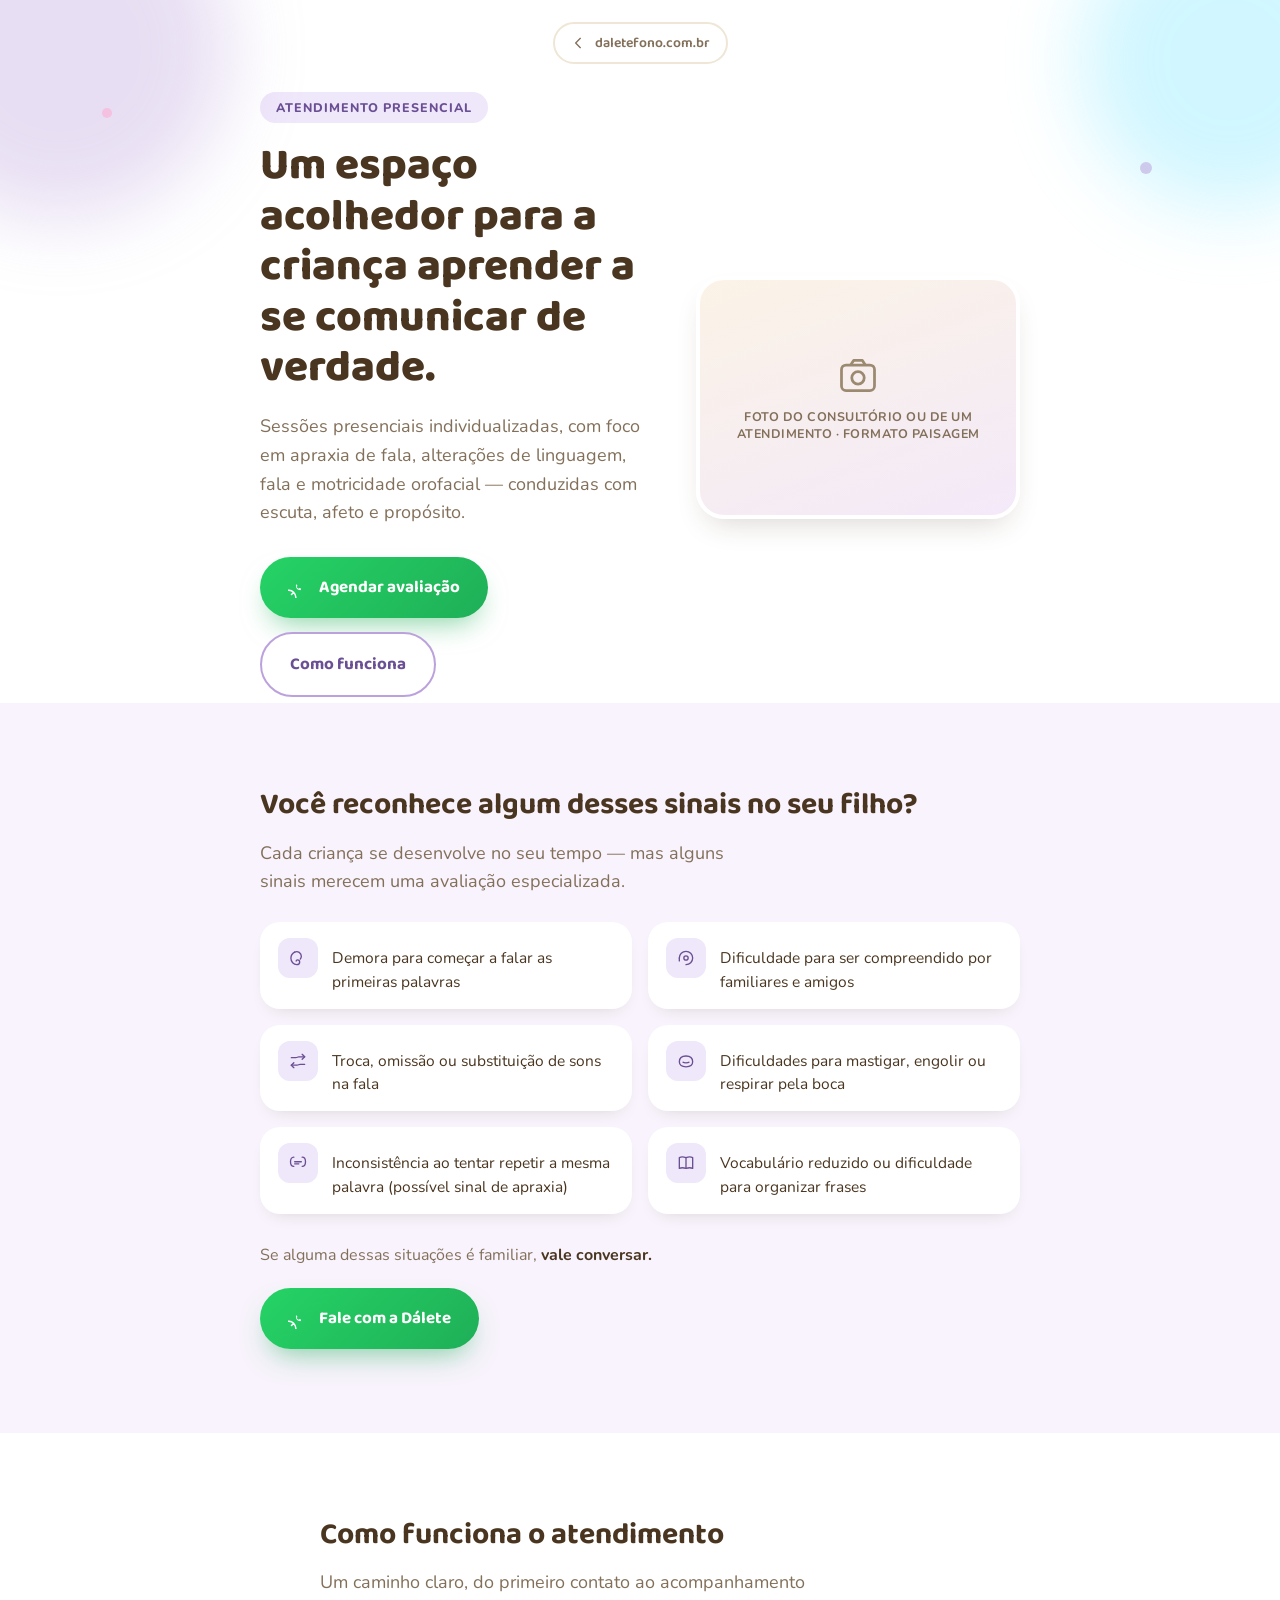
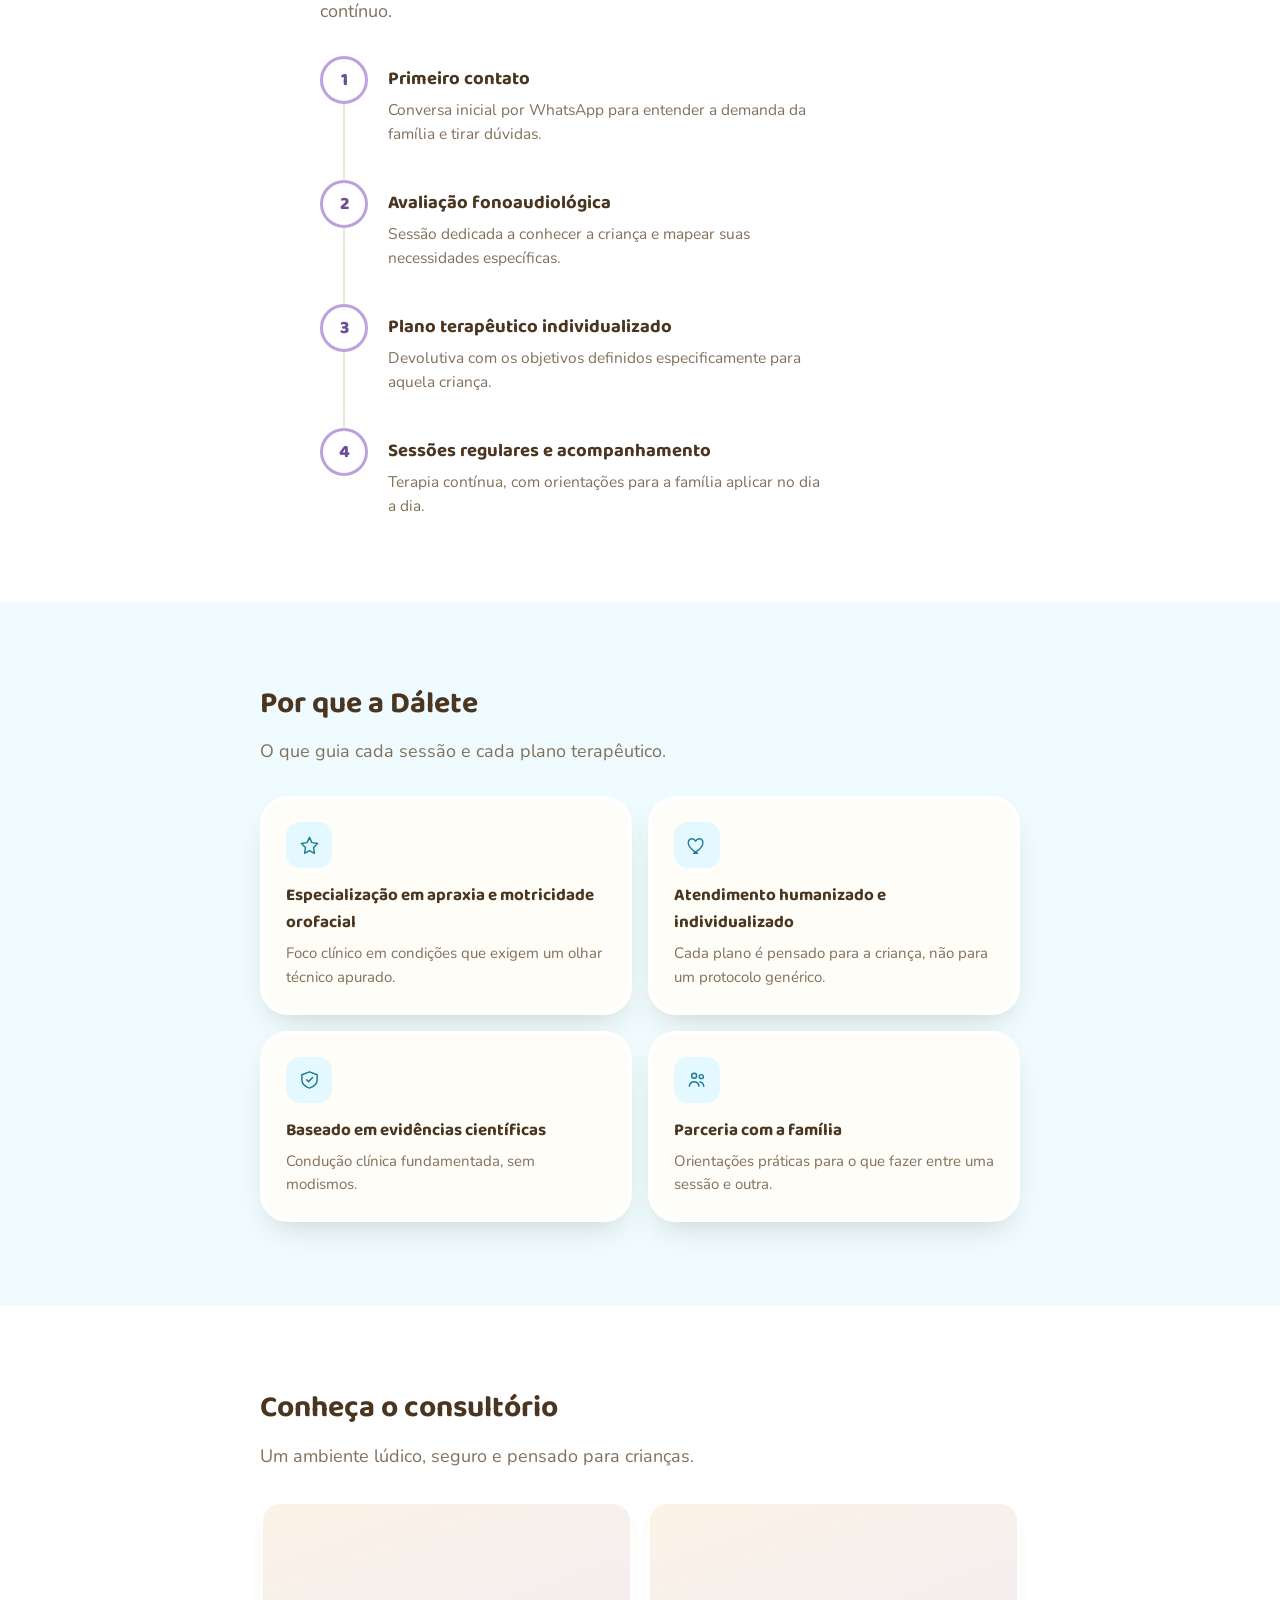
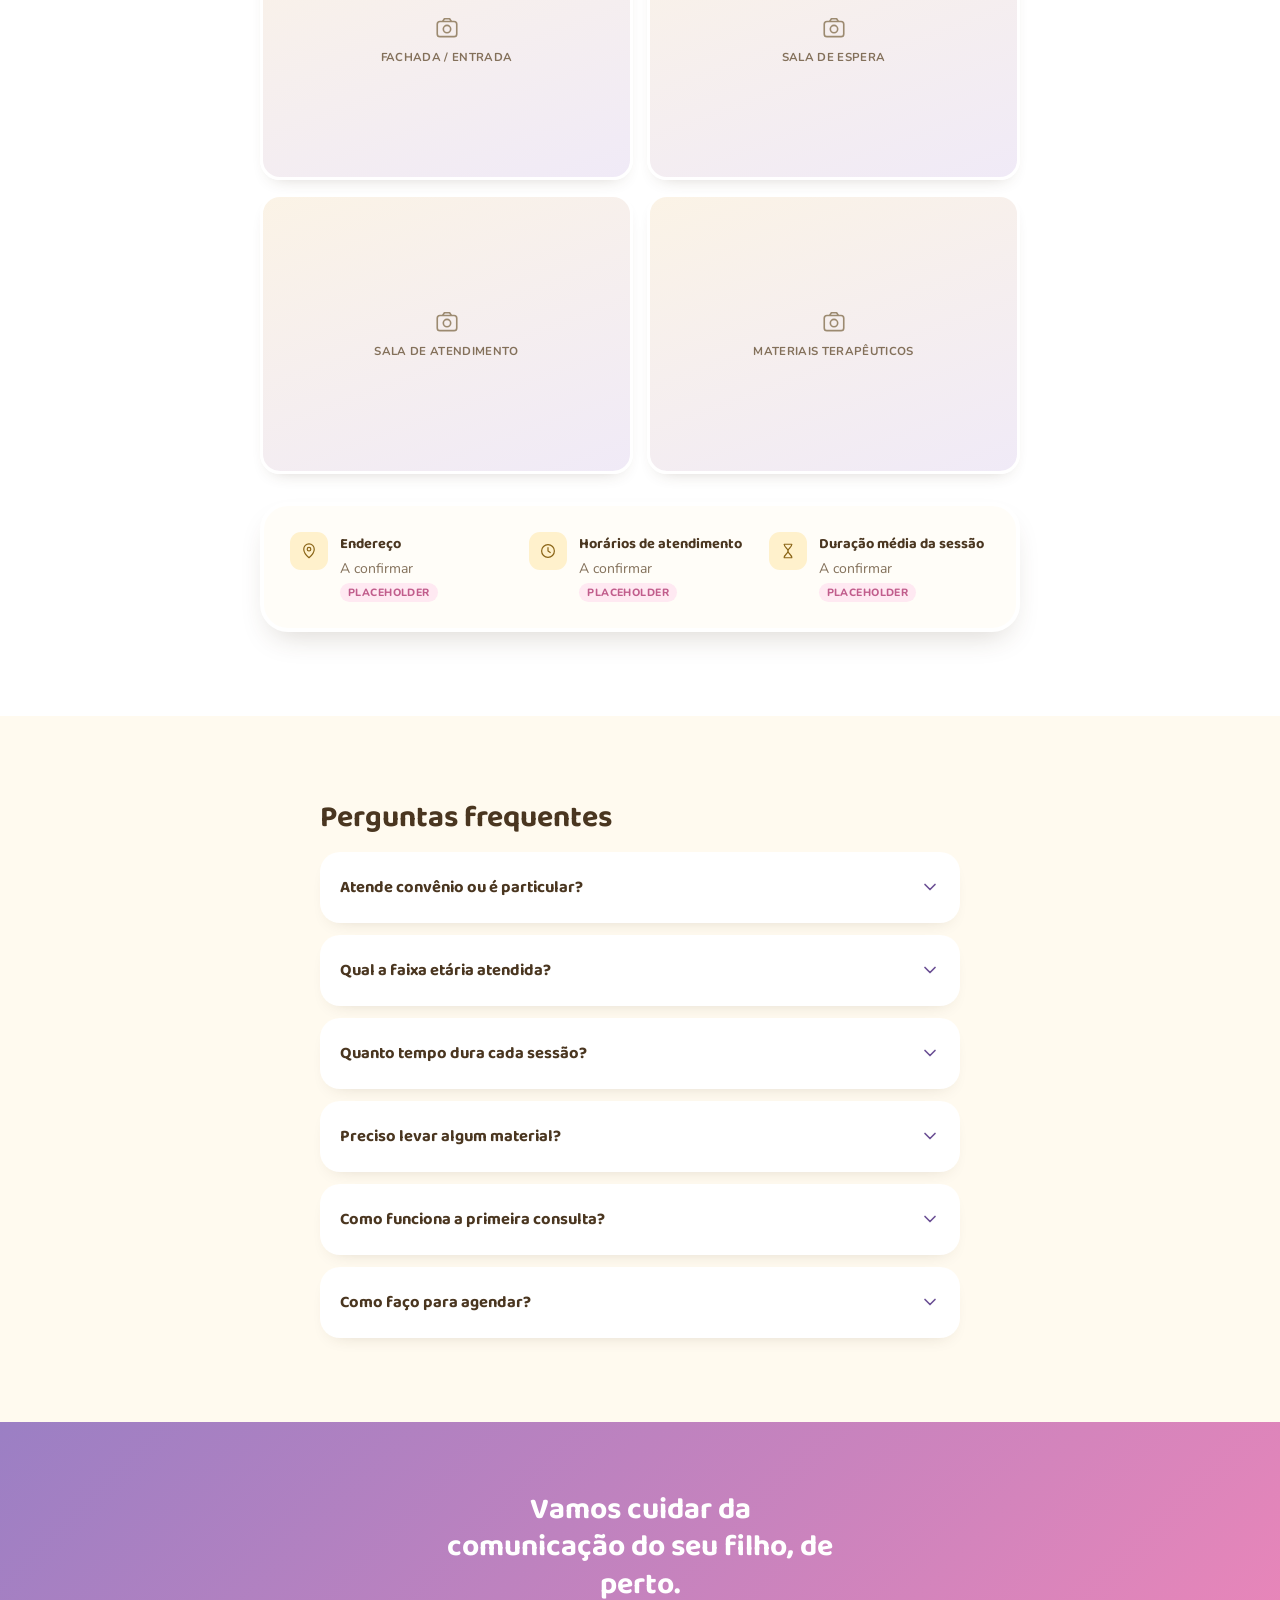
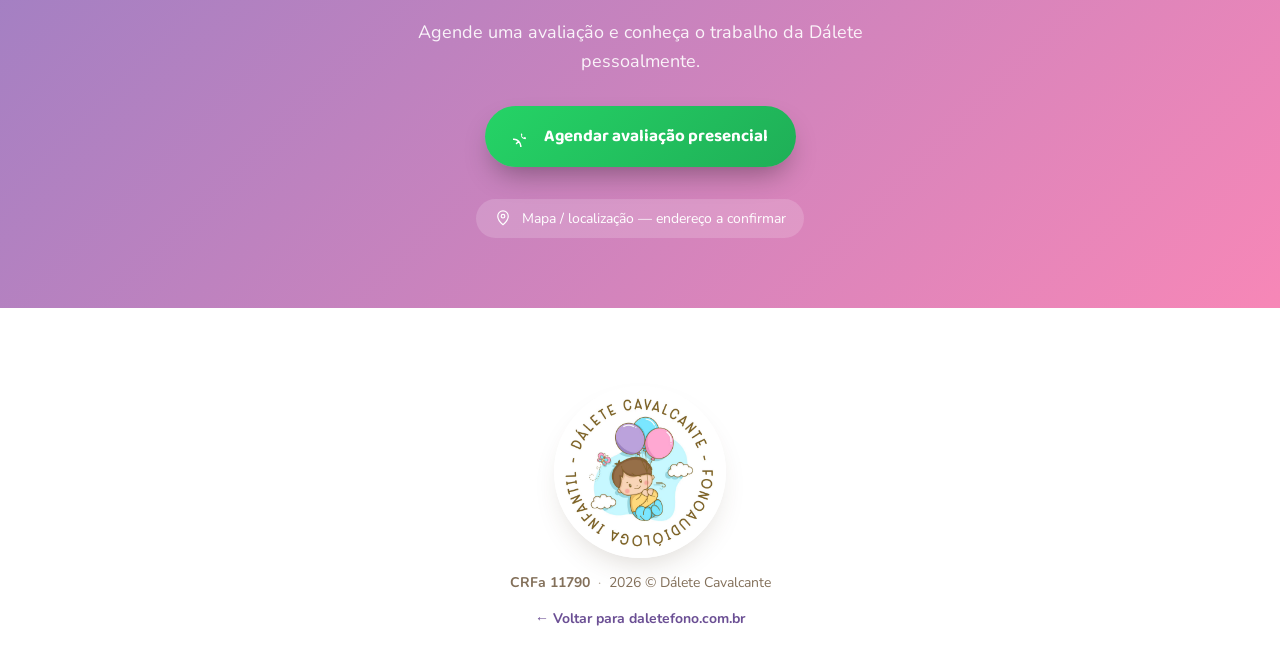
==== atendimentopresencial/index.html @ 8e4f5c5f "subindo site de teste" ====
<!DOCTYPE html>
<html lang="pt-BR">
<head>
<meta charset="UTF-8">
<meta name="viewport" content="width=device-width, initial-scale=1.0">
<title>Atendimento Presencial | Dálete Cavalcante — Fonoaudióloga Infantojuvenil</title>
<meta name="description" content="Terapia fonoaudiológica presencial para crianças e adolescentes, com foco em apraxia de fala, linguagem e motricidade orofacial. Atendimento humanizado e individualizado.">
<meta name="theme-color" content="#BCA2DD">

<meta property="og:type" content="website">
<meta property="og:title" content="Atendimento Presencial | Dálete Cavalcante">
<meta property="og:description" content="Terapia fonoaudiológica presencial para crianças e adolescentes — atendimento humanizado e individualizado.">
<meta property="og:image" content="https://daletefono.com.br/assets/img/logo-principal.png">
<meta property="og:url" content="https://daletefono.com.br/atendimentopresencial/">
<meta property="og:locale" content="pt_BR">

<link rel="icon" type="image/png" sizes="32x32" href="../assets/img/favicon-32.png">
<link rel="apple-touch-icon" sizes="180x180" href="../assets/img/favicon-180.png">

<link rel="preconnect" href="https://fonts.googleapis.com">
<link rel="preconnect" href="https://fonts.gstatic.com" crossorigin>
<link href="https://fonts.googleapis.com/css2?family=Baloo+2:wght@600;700;800&family=Nunito:wght@400;600;700;800&family=Caveat:wght@600&display=swap" rel="stylesheet">

<link rel="stylesheet" href="../assets/css/style.css">
</head>
<body>

<!-- Ambient decorative background, same treatment as the home page -->
<div class="ambient" aria-hidden="true">
  <div class="blob blob--purple"></div>
  <div class="blob blob--blue"></div>
  <div class="dot" style="width:10px;height:10px;top:12%;left:8%;background:var(--pink);"></div>
  <div class="dot" style="width:12px;height:12px;top:18%;right:10%;background:var(--purple);"></div>
</div>

<header class="lp-topbar">
  <a class="lp-topbar__home" href="../">
    <svg viewBox="0 0 24 24" fill="none" xmlns="http://www.w3.org/2000/svg" aria-hidden="true">
      <path d="M14 5l-7 7 7 7" stroke="currentColor" stroke-width="2" stroke-linecap="round" stroke-linejoin="round"/>
    </svg>
    daletefono.com.br
  </a>
</header>

<main>

  <!-- ============ HERO ============ -->
  <section class="lp-hero">
    <div class="lp-inner">
      <div class="lp-hero__grid">
        <div>
          <span class="lp-eyebrow">Atendimento Presencial</span>
          <h1 class="lp-h1">Um espaço acolhedor para a criança aprender a se comunicar de verdade.</h1>
          <p class="lp-sub">
            Sessões presenciais individualizadas, com foco em apraxia de fala, alterações de
            linguagem, fala e motricidade orofacial — conduzidas com escuta, afeto e propósito.
          </p>
          <div class="lp-actions">
            <a class="lp-btn lp-btn--primary" href="https://wa.me/5585991667838?text=Ol%C3%A1%21%20Vim%20pelo%20site%20e%20gostaria%20de%20agendar%20uma%20avalia%C3%A7%C3%A3o%20presencial." target="_blank" rel="noopener">
              <svg viewBox="0 0 24 24" fill="none" xmlns="http://www.w3.org/2000/svg" aria-hidden="true">
                <path d="M6.5 17.5 4 20l2.6-2.4A8 8 0 1 1 6.5 17.5Z" stroke="currentColor" stroke-width="1.7" stroke-linejoin="round"/>
                <path d="M9 10c0 3 2 5 5 5 .5 0 .9-.6.9-1.2l-.2-.6-1.6-.7-.9 1c-1-.5-1.9-1.4-2.4-2.4l1-.9-.7-1.6-.6-.2C9.6 9.1 9 9.5 9 10Z" fill="currentColor"/>
              </svg>
              Agendar avaliação
            </a>
            <a class="lp-btn lp-btn--ghost" href="#como-funciona">Como funciona</a>
          </div>
        </div>

        <div class="lp-hero__photo">
          <svg viewBox="0 0 24 24" fill="none" xmlns="http://www.w3.org/2000/svg" aria-hidden="true">
            <rect x="3" y="6" width="18" height="14" rx="2.5" stroke="currentColor" stroke-width="1.5"/>
            <path d="M8 6 9.6 3.5h4.8L16 6" stroke="currentColor" stroke-width="1.5" stroke-linejoin="round"/>
            <circle cx="12" cy="13" r="3.4" stroke="currentColor" stroke-width="1.5"/>
          </svg>
          <span>Foto do consultório ou de um atendimento · formato paisagem</span>
        </div>
      </div>
    </div>
  </section>

  <!-- ============ PARA QUEM É ============ -->
  <section class="lp-section lp-section--tint-purple">
    <div class="lp-inner">
      <h2 class="lp-h2">Você reconhece algum desses sinais no seu filho?</h2>
      <p class="lp-sub" style="margin-bottom:26px;">
        Cada criança se desenvolve no seu tempo — mas alguns sinais merecem uma avaliação especializada.
      </p>

      <ul class="lp-signs">
        <li class="lp-sign">
          <span class="lp-sign__icon">
            <svg viewBox="0 0 24 24" fill="none" xmlns="http://www.w3.org/2000/svg" aria-hidden="true">
              <path d="M8 5c-2.8 1.6-4.5 4.3-4.5 7.3C3.5 16.5 6.7 20 10.5 20c2 0 3.5-1.4 3.5-3.2 0-1.6-1.1-2.6-2.5-2.6-1 0-1.7.6-1.7 1.5" stroke="currentColor" stroke-width="1.6" stroke-linecap="round" stroke-linejoin="round"/>
              <path d="M8 5a5.5 5.5 0 0 1 8 5c0 1.6-.6 2.4-1.3 3.3" stroke="currentColor" stroke-width="1.6" stroke-linecap="round"/>
            </svg>
          </span>
          <p>Demora para começar a falar as primeiras palavras</p>
        </li>
        <li class="lp-sign">
          <span class="lp-sign__icon">
            <svg viewBox="0 0 24 24" fill="none" xmlns="http://www.w3.org/2000/svg" aria-hidden="true">
              <path d="M4 12a8 8 0 1 1 8 8" stroke="currentColor" stroke-width="1.6" stroke-linecap="round"/>
              <path d="M4 12v3.5" stroke="currentColor" stroke-width="1.6" stroke-linecap="round"/>
              <circle cx="12" cy="12" r="2.6" stroke="currentColor" stroke-width="1.6"/>
            </svg>
          </span>
          <p>Dificuldade para ser compreendido por familiares e amigos</p>
        </li>
        <li class="lp-sign">
          <span class="lp-sign__icon">
            <svg viewBox="0 0 24 24" fill="none" xmlns="http://www.w3.org/2000/svg" aria-hidden="true">
              <path d="M17 4 20 7l-3 3" stroke="currentColor" stroke-width="1.6" stroke-linecap="round" stroke-linejoin="round"/>
              <path d="M4 8h5.5c1.5 0 2-1 3.5-1H20" stroke="currentColor" stroke-width="1.6" stroke-linecap="round"/>
              <path d="M7 20 4 17l3-3" stroke="currentColor" stroke-width="1.6" stroke-linecap="round" stroke-linejoin="round"/>
              <path d="M20 16h-5.5c-1.5 0-2 1-3.5 1H4" stroke="currentColor" stroke-width="1.6" stroke-linecap="round"/>
            </svg>
          </span>
          <p>Troca, omissão ou substituição de sons na fala</p>
        </li>
        <li class="lp-sign">
          <span class="lp-sign__icon">
            <svg viewBox="0 0 24 24" fill="none" xmlns="http://www.w3.org/2000/svg" aria-hidden="true">
              <path d="M4 13c0-4 2.5-7 8-7s8 3 8 7-3 6-8 6-8-2-8-6Z" stroke="currentColor" stroke-width="1.6" stroke-linejoin="round"/>
              <path d="M8.5 13.5c1 1 6 1 7 0" stroke="currentColor" stroke-width="1.6" stroke-linecap="round"/>
            </svg>
          </span>
          <p>Dificuldades para mastigar, engolir ou respirar pela boca</p>
        </li>
        <li class="lp-sign">
          <span class="lp-sign__icon">
            <svg viewBox="0 0 24 24" fill="none" xmlns="http://www.w3.org/2000/svg" aria-hidden="true">
              <path d="M7 5c-2.5 0-4 2.2-4 5.5S4.7 16 7 16" stroke="currentColor" stroke-width="1.6" stroke-linecap="round"/>
              <path d="M17 5c2.5 0 4 2.2 4 5.5S19.3 16 17 16" stroke="currentColor" stroke-width="1.6" stroke-linecap="round"/>
              <path d="M8 10.5h8M8 13h5" stroke="currentColor" stroke-width="1.6" stroke-linecap="round"/>
            </svg>
          </span>
          <p>Inconsistência ao tentar repetir a mesma palavra (possível sinal de apraxia)</p>
        </li>
        <li class="lp-sign">
          <span class="lp-sign__icon">
            <svg viewBox="0 0 24 24" fill="none" xmlns="http://www.w3.org/2000/svg" aria-hidden="true">
              <path d="M4 5.5c2-1 5-1 8 0 3-1 6-1 8 0v13c-2-1-5-1-8 0-3-1-6-1-8 0v-13Z" stroke="currentColor" stroke-width="1.6" stroke-linejoin="round"/>
              <path d="M12 5.5v13" stroke="currentColor" stroke-width="1.6"/>
            </svg>
          </span>
          <p>Vocabulário reduzido ou dificuldade para organizar frases</p>
        </li>
      </ul>

      <p class="lp-note">Se alguma dessas situações é familiar, <strong>vale conversar.</strong></p>
      <a class="lp-btn lp-btn--primary" href="https://wa.me/5585991667838?text=Ol%C3%A1%21%20Vim%20pelo%20site%20e%20gostaria%20de%20agendar%20uma%20avalia%C3%A7%C3%A3o%20presencial." target="_blank" rel="noopener">
        <svg viewBox="0 0 24 24" fill="none" xmlns="http://www.w3.org/2000/svg" aria-hidden="true">
          <path d="M6.5 17.5 4 20l2.6-2.4A8 8 0 1 1 6.5 17.5Z" stroke="currentColor" stroke-width="1.7" stroke-linejoin="round"/>
          <path d="M9 10c0 3 2 5 5 5 .5 0 .9-.6.9-1.2l-.2-.6-1.6-.7-.9 1c-1-.5-1.9-1.4-2.4-2.4l1-.9-.7-1.6-.6-.2C9.6 9.1 9 9.5 9 10Z" fill="currentColor"/>
        </svg>
        Fale com a Dálete
      </a>
    </div>
  </section>

  <!-- ============ COMO FUNCIONA ============ -->
  <section class="lp-section" id="como-funciona">
    <div class="lp-inner lp-inner--narrow">
      <h2 class="lp-h2">Como funciona o atendimento</h2>
      <p class="lp-sub">Um caminho claro, do primeiro contato ao acompanhamento contínuo.</p>

      <ol class="lp-steps">
        <li class="lp-step">
          <span class="lp-step__num" aria-hidden="true"></span>
          <div>
            <p class="lp-step__title">Primeiro contato</p>
            <p class="lp-step__text">Conversa inicial por WhatsApp para entender a demanda da família e tirar dúvidas.</p>
          </div>
        </li>
        <li class="lp-step">
          <span class="lp-step__num" aria-hidden="true"></span>
          <div>
            <p class="lp-step__title">Avaliação fonoaudiológica</p>
            <p class="lp-step__text">Sessão dedicada a conhecer a criança e mapear suas necessidades específicas.</p>
          </div>
        </li>
        <li class="lp-step">
          <span class="lp-step__num" aria-hidden="true"></span>
          <div>
            <p class="lp-step__title">Plano terapêutico individualizado</p>
            <p class="lp-step__text">Devolutiva com os objetivos definidos especificamente para aquela criança.</p>
          </div>
        </li>
        <li class="lp-step">
          <span class="lp-step__num" aria-hidden="true"></span>
          <div>
            <p class="lp-step__title">Sessões regulares e acompanhamento</p>
            <p class="lp-step__text">Terapia contínua, com orientações para a família aplicar no dia a dia.</p>
          </div>
        </li>
      </ol>
    </div>
  </section>

  <!-- ============ POR QUE A DÁLETE ============ -->
  <section class="lp-section lp-section--tint-blue">
    <div class="lp-inner">
      <h2 class="lp-h2">Por que a Dálete</h2>
      <p class="lp-sub">O que guia cada sessão e cada plano terapêutico.</p>

      <div class="lp-diff-grid">
        <div class="sticker lp-diff-card">
          <span class="lp-diff-card__icon">
            <svg viewBox="0 0 24 24" fill="none" xmlns="http://www.w3.org/2000/svg" aria-hidden="true">
              <path d="M12 3.5 14.5 9l6 .9-4.3 4.2 1 6-5.2-2.8-5.2 2.8 1-6L3.5 9.9l6-.9L12 3.5Z" stroke="currentColor" stroke-width="1.5" stroke-linejoin="round"/>
            </svg>
          </span>
          <p class="lp-diff-card__title">Especialização em apraxia e motricidade orofacial</p>
          <p class="lp-diff-card__text">Foco clínico em condições que exigem um olhar técnico apurado.</p>
        </div>

        <div class="sticker lp-diff-card">
          <span class="lp-diff-card__icon">
            <svg viewBox="0 0 24 24" fill="none" xmlns="http://www.w3.org/2000/svg" aria-hidden="true">
              <path d="M12 20.2s-7.5-4.5-9.3-9C1.6 8 3 5 6 5c1.9 0 3.3 1.1 4 2.4.7-1.3 2.1-2.4 4-2.4 3 0 4.4 3 3.3 6.2-1.8 4.5-9.3 9-9.3 9Z" stroke="currentColor" stroke-width="1.5" stroke-linejoin="round"/>
            </svg>
          </span>
          <p class="lp-diff-card__title">Atendimento humanizado e individualizado</p>
          <p class="lp-diff-card__text">Cada plano é pensado para a criança, não para um protocolo genérico.</p>
        </div>

        <div class="sticker lp-diff-card">
          <span class="lp-diff-card__icon">
            <svg viewBox="0 0 24 24" fill="none" xmlns="http://www.w3.org/2000/svg" aria-hidden="true">
              <path d="M12 4 4 7v5c0 4.5 3.2 7.5 8 9 4.8-1.5 8-4.5 8-9V7l-8-3Z" stroke="currentColor" stroke-width="1.5" stroke-linejoin="round"/>
              <path d="M9 12.3l2 2 4-4.2" stroke="currentColor" stroke-width="1.6" stroke-linecap="round" stroke-linejoin="round"/>
            </svg>
          </span>
          <p class="lp-diff-card__title">Baseado em evidências científicas</p>
          <p class="lp-diff-card__text">Condução clínica fundamentada, sem modismos.</p>
        </div>

        <div class="sticker lp-diff-card">
          <span class="lp-diff-card__icon">
            <svg viewBox="0 0 24 24" fill="none" xmlns="http://www.w3.org/2000/svg" aria-hidden="true">
              <circle cx="8.5" cy="8" r="2.6" stroke="currentColor" stroke-width="1.5"/>
              <circle cx="16" cy="9" r="2.1" stroke="currentColor" stroke-width="1.5"/>
              <path d="M3.5 19c.5-3 2.4-4.7 5-4.7s4.5 1.7 5 4.7" stroke="currentColor" stroke-width="1.5" stroke-linecap="round"/>
              <path d="M14.5 14.6c2.2.2 3.7 1.8 4 4.4" stroke="currentColor" stroke-width="1.5" stroke-linecap="round"/>
            </svg>
          </span>
          <p class="lp-diff-card__title">Parceria com a família</p>
          <p class="lp-diff-card__text">Orientações práticas para o que fazer entre uma sessão e outra.</p>
        </div>
      </div>
    </div>
  </section>

  <!-- ============ CONHEÇA O CONSULTÓRIO ============ -->
  <section class="lp-section">
    <div class="lp-inner">
      <h2 class="lp-h2">Conheça o consultório</h2>
      <p class="lp-sub">Um ambiente lúdico, seguro e pensado para crianças.</p>

      <div class="lp-gallery">
        <div class="lp-gallery__item">
          <svg viewBox="0 0 24 24" fill="none" xmlns="http://www.w3.org/2000/svg" aria-hidden="true"><rect x="3" y="6" width="18" height="14" rx="2.5" stroke="currentColor" stroke-width="1.5"/><path d="M8 6 9.6 3.5h4.8L16 6" stroke="currentColor" stroke-width="1.5" stroke-linejoin="round"/><circle cx="12" cy="13" r="3.4" stroke="currentColor" stroke-width="1.5"/></svg>
          <span>Fachada / entrada</span>
        </div>
        <div class="lp-gallery__item">
          <svg viewBox="0 0 24 24" fill="none" xmlns="http://www.w3.org/2000/svg" aria-hidden="true"><rect x="3" y="6" width="18" height="14" rx="2.5" stroke="currentColor" stroke-width="1.5"/><path d="M8 6 9.6 3.5h4.8L16 6" stroke="currentColor" stroke-width="1.5" stroke-linejoin="round"/><circle cx="12" cy="13" r="3.4" stroke="currentColor" stroke-width="1.5"/></svg>
          <span>Sala de espera</span>
        </div>
        <div class="lp-gallery__item">
          <svg viewBox="0 0 24 24" fill="none" xmlns="http://www.w3.org/2000/svg" aria-hidden="true"><rect x="3" y="6" width="18" height="14" rx="2.5" stroke="currentColor" stroke-width="1.5"/><path d="M8 6 9.6 3.5h4.8L16 6" stroke="currentColor" stroke-width="1.5" stroke-linejoin="round"/><circle cx="12" cy="13" r="3.4" stroke="currentColor" stroke-width="1.5"/></svg>
          <span>Sala de atendimento</span>
        </div>
        <div class="lp-gallery__item">
          <svg viewBox="0 0 24 24" fill="none" xmlns="http://www.w3.org/2000/svg" aria-hidden="true"><rect x="3" y="6" width="18" height="14" rx="2.5" stroke="currentColor" stroke-width="1.5"/><path d="M8 6 9.6 3.5h4.8L16 6" stroke="currentColor" stroke-width="1.5" stroke-linejoin="round"/><circle cx="12" cy="13" r="3.4" stroke="currentColor" stroke-width="1.5"/></svg>
          <span>Materiais terapêuticos</span>
        </div>
      </div>

      <div class="sticker lp-info-card">
        <div class="lp-info-row">
          <span class="lp-info-row__icon">
            <svg viewBox="0 0 24 24" fill="none" xmlns="http://www.w3.org/2000/svg" aria-hidden="true">
              <path d="M12 21s-7-6.1-7-11.5A7 7 0 0 1 19 9.5C19 14.9 12 21 12 21Z" stroke="currentColor" stroke-width="1.6" stroke-linejoin="round"/>
              <circle cx="12" cy="9.5" r="2.4" stroke="currentColor" stroke-width="1.6"/>
            </svg>
          </span>
          <div>
            <span class="lp-info-row__label">Endereço</span>
            <span class="lp-info-row__value">A confirmar</span>
            <span class="lp-placeholder-tag">Placeholder</span>
          </div>
        </div>
        <div class="lp-info-row">
          <span class="lp-info-row__icon">
            <svg viewBox="0 0 24 24" fill="none" xmlns="http://www.w3.org/2000/svg" aria-hidden="true">
              <circle cx="12" cy="12" r="8.5" stroke="currentColor" stroke-width="1.6"/>
              <path d="M12 7.5V12l3 2" stroke="currentColor" stroke-width="1.6" stroke-linecap="round" stroke-linejoin="round"/>
            </svg>
          </span>
          <div>
            <span class="lp-info-row__label">Horários de atendimento</span>
            <span class="lp-info-row__value">A confirmar</span>
            <span class="lp-placeholder-tag">Placeholder</span>
          </div>
        </div>
        <div class="lp-info-row">
          <span class="lp-info-row__icon">
            <svg viewBox="0 0 24 24" fill="none" xmlns="http://www.w3.org/2000/svg" aria-hidden="true">
              <path d="M7 3h10M7 21h10" stroke="currentColor" stroke-width="1.6" stroke-linecap="round"/>
              <path d="M7 3c0 5 5 5 5 9s-5 4-5 9M17 3c0 5-5 5-5 9s5 4 5 9" stroke="currentColor" stroke-width="1.6" stroke-linejoin="round"/>
            </svg>
          </span>
          <div>
            <span class="lp-info-row__label">Duração média da sessão</span>
            <span class="lp-info-row__value">A confirmar</span>
            <span class="lp-placeholder-tag">Placeholder</span>
          </div>
        </div>
      </div>
    </div>
  </section>

  <!-- ============ FAQ ============ -->
  <section class="lp-section lp-section--tint-cream">
    <div class="lp-inner lp-inner--narrow">
      <h2 class="lp-h2">Perguntas frequentes</h2>

      <div class="lp-faq">
        <details>
          <summary>Atende convênio ou é particular?
            <svg class="chev" viewBox="0 0 24 24" fill="none" xmlns="http://www.w3.org/2000/svg" aria-hidden="true"><path d="M6 9l6 6 6-6" stroke="currentColor" stroke-width="2" stroke-linecap="round" stroke-linejoin="round"/></svg>
          </summary>
          <p class="lp-faq__answer">Em atualização — confirme diretamente pelo WhatsApp que a gente te responde certinho. <span class="lp-placeholder-tag">Placeholder</span></p>
        </details>
        <details>
          <summary>Qual a faixa etária atendida?
            <svg class="chev" viewBox="0 0 24 24" fill="none" xmlns="http://www.w3.org/2000/svg" aria-hidden="true"><path d="M6 9l6 6 6-6" stroke="currentColor" stroke-width="2" stroke-linecap="round" stroke-linejoin="round"/></svg>
          </summary>
          <p class="lp-faq__answer">Crianças e adolescentes, da primeira infância até a adolescência.</p>
        </details>
        <details>
          <summary>Quanto tempo dura cada sessão?
            <svg class="chev" viewBox="0 0 24 24" fill="none" xmlns="http://www.w3.org/2000/svg" aria-hidden="true"><path d="M6 9l6 6 6-6" stroke="currentColor" stroke-width="2" stroke-linecap="round" stroke-linejoin="round"/></svg>
          </summary>
          <p class="lp-faq__answer">A confirmar. <span class="lp-placeholder-tag">Placeholder</span></p>
        </details>
        <details>
          <summary>Preciso levar algum material?
            <svg class="chev" viewBox="0 0 24 24" fill="none" xmlns="http://www.w3.org/2000/svg" aria-hidden="true"><path d="M6 9l6 6 6-6" stroke="currentColor" stroke-width="2" stroke-linecap="round" stroke-linejoin="round"/></svg>
          </summary>
          <p class="lp-faq__answer">Normalmente não — o consultório já é equipado com os materiais usados na terapia. Se algo específico for necessário, avisamos com antecedência.</p>
        </details>
        <details>
          <summary>Como funciona a primeira consulta?
            <svg class="chev" viewBox="0 0 24 24" fill="none" xmlns="http://www.w3.org/2000/svg" aria-hidden="true"><path d="M6 9l6 6 6-6" stroke="currentColor" stroke-width="2" stroke-linecap="round" stroke-linejoin="round"/></svg>
          </summary>
          <p class="lp-faq__answer">A primeira consulta é uma avaliação fonoaudiológica, dedicada a entender o histórico e as necessidades da criança antes de montar o plano terapêutico.</p>
        </details>
        <details>
          <summary>Como faço para agendar?
            <svg class="chev" viewBox="0 0 24 24" fill="none" xmlns="http://www.w3.org/2000/svg" aria-hidden="true"><path d="M6 9l6 6 6-6" stroke="currentColor" stroke-width="2" stroke-linecap="round" stroke-linejoin="round"/></svg>
          </summary>
          <p class="lp-faq__answer">É só chamar no WhatsApp — a gente confirma o melhor horário com você.</p>
        </details>
      </div>
    </div>
  </section>

  <!-- ============ CTA FINAL ============ -->
  <section class="lp-final">
    <h2 class="lp-h2">Vamos cuidar da comunicação do seu filho, de perto.</h2>
    <p class="lp-sub">Agende uma avaliação e conheça o trabalho da Dálete pessoalmente.</p>
    <div class="lp-actions">
      <a class="lp-btn lp-btn--primary" href="https://wa.me/5585991667838?text=Ol%C3%A1%21%20Vim%20pelo%20site%20e%20gostaria%20de%20agendar%20uma%20avalia%C3%A7%C3%A3o%20presencial." target="_blank" rel="noopener">
        <svg viewBox="0 0 24 24" fill="none" xmlns="http://www.w3.org/2000/svg" aria-hidden="true">
          <path d="M6.5 17.5 4 20l2.6-2.4A8 8 0 1 1 6.5 17.5Z" stroke="currentColor" stroke-width="1.7" stroke-linejoin="round"/>
          <path d="M9 10c0 3 2 5 5 5 .5 0 .9-.6.9-1.2l-.2-.6-1.6-.7-.9 1c-1-.5-1.9-1.4-2.4-2.4l1-.9-.7-1.6-.6-.2C9.6 9.1 9 9.5 9 10Z" fill="currentColor"/>
        </svg>
        Agendar avaliação presencial
      </a>
    </div>
    <div class="lp-map-note">
      <svg viewBox="0 0 24 24" fill="none" xmlns="http://www.w3.org/2000/svg" aria-hidden="true">
        <path d="M12 21s-7-6.1-7-11.5A7 7 0 0 1 19 9.5C19 14.9 12 21 12 21Z" stroke="currentColor" stroke-width="1.6" stroke-linejoin="round"/>
        <circle cx="12" cy="9.5" r="2.4" stroke="currentColor" stroke-width="1.6"/>
      </svg>
      Mapa / localização — endereço a confirmar
    </div>
  </section>

  <!-- ============ FOOTER ============ -->
  <footer class="site-footer" style="padding: 40px 20px;">
    <img src="../assets/img/sublogo.png" alt="Selo Dálete Cavalcante — Fonoaudióloga Infantil">
    <p>
      <span class="crfa">CRFa 11790</span>
      <span class="dot-sep">·</span>
      <span id="ano">2026</span> © Dálete Cavalcante
    </p>
    <p><a href="../" style="color:var(--purple-ink); font-weight:700;">← Voltar para daletefono.com.br</a></p>
  </footer>

</main>

<!-- Sticky mobile CTA -->
<div class="lp-sticky-cta">
  <a class="lp-btn lp-btn--primary" href="https://wa.me/5585991667838?text=Ol%C3%A1%21%20Vim%20pelo%20site%20e%20gostaria%20de%20agendar%20uma%20avalia%C3%A7%C3%A3o%20presencial." target="_blank" rel="noopener">
    <svg viewBox="0 0 24 24" fill="none" xmlns="http://www.w3.org/2000/svg" aria-hidden="true">
      <path d="M6.5 17.5 4 20l2.6-2.4A8 8 0 1 1 6.5 17.5Z" stroke="currentColor" stroke-width="1.7" stroke-linejoin="round"/>
      <path d="M9 10c0 3 2 5 5 5 .5 0 .9-.6.9-1.2l-.2-.6-1.6-.7-.9 1c-1-.5-1.9-1.4-2.4-2.4l1-.9-.7-1.6-.6-.2C9.6 9.1 9 9.5 9 10Z" fill="currentColor"/>
    </svg>
    Agendar avaliação
  </a>
</div>

<script src="../assets/js/main.js"></script>
</body>
</html>
---- assets/css/style.css ----
/* =========================================================
   Dálete Cavalcante — Fonoaudióloga Infantojuvenil
   Cartão de visita digital
   ========================================================= */

:root {
  /* Brand palette */
  --purple: #BCA2DD;
  --purple-deep: #9B7FC4;
  --purple-ink: #6B4F94;
  --blue: #7BE6FF;
  --blue-deep: #3FC3E6;
  --blue-ink: #1D7C93;
  --pink: #FFA9D2;
  --pink-deep: #F787B7;
  --pink-ink: #C15D8C;
  --yellow: #FFD97B;
  --yellow-deep: #F0BB4A;
  --yellow-ink: #8A6416;

  /* Neutrals derived from the brand's outline/caption color */
  --ink: #4A3620;
  --ink-soft: #83705A;
  --ink-faint: #9C8A70;
  --paper: #FFFFFF;
  --paper-warm: #FFFDF8;
  --line: #EFE6D6;

  --shadow-sticker: 0 14px 30px -12px rgba(74, 54, 32, 0.22);
  --shadow-sticker-hover: 0 20px 34px -10px rgba(74, 54, 32, 0.28);

  --radius-lg: 28px;
  --radius-md: 20px;
  --radius-pill: 999px;

  --font-display: "Baloo 2", "Segoe UI Rounded", sans-serif;
  --font-body: "Nunito", "Segoe UI", sans-serif;
  --font-script: "Caveat", cursive;
}

* { box-sizing: border-box; }

html {
  scroll-behavior: smooth;
}

body {
  margin: 0;
  font-family: var(--font-body);
  color: var(--ink);
  background: var(--paper);
  -webkit-font-smoothing: antialiased;
  overflow-x: hidden;
}

img { max-width: 100%; display: block; }

a { color: inherit; text-decoration: none; }

button { font-family: inherit; }

.visually-hidden {
  position: absolute;
  width: 1px; height: 1px;
  overflow: hidden;
  clip: rect(0 0 0 0);
  white-space: nowrap;
}

/* Visible keyboard focus */
a:focus-visible,
button:focus-visible {
  outline: 3px solid var(--purple-deep);
  outline-offset: 3px;
  border-radius: 12px;
}

/* =========================================================
   Ambient background — soft blobs, confetti dots, line-art
   clouds and a drifting butterfly, echoing the brand's own
   promotional artwork. Kept faint so the page reads as white.
   ========================================================= */

.ambient {
  position: fixed;
  inset: 0;
  z-index: 0;
  pointer-events: none;
  overflow: hidden;
}

.blob {
  position: absolute;
  border-radius: 50%;
  filter: blur(38px);
  opacity: 0.35;
}
.blob--purple { width: 340px; height: 340px; top: -120px; left: -110px; background: var(--purple); }
.blob--blue   { width: 300px; height: 300px; top: -90px; right: -100px; background: var(--blue); }
.blob--pink   { width: 320px; height: 320px; bottom: -130px; right: -110px; background: var(--pink); }
.blob--yellow { width: 260px; height: 260px; bottom: -90px; left: -90px; background: var(--yellow); }

.dot {
  position: absolute;
  border-radius: 50%;
  opacity: 0.55;
}

.cloud-deco {
  position: absolute;
  opacity: 0.5;
}

.butterfly-deco {
  position: absolute;
  width: 34px;
  animation: drift 7s ease-in-out infinite;
}
.butterfly-deco path,
.butterfly-deco ellipse { }

@keyframes drift {
  0%, 100% { transform: translate(0, 0) rotate(-4deg); }
  50% { transform: translate(6px, -10px) rotate(4deg); }
}

@media (prefers-reduced-motion: reduce) {
  .butterfly-deco { animation: none; }
  html { scroll-behavior: auto; }
  * { animation-duration: 0.001ms !important; animation-iteration-count: 1 !important; transition-duration: 0.001ms !important; }
}

/* =========================================================
   Layout shell
   ========================================================= */

.page {
  position: relative;
  z-index: 1;
  max-width: 460px;
  margin: 0 auto;
  padding: 40px 20px 28px;
  display: flex;
  flex-direction: column;
  align-items: center;
}

@media (min-width: 600px) {
  .page { max-width: 500px; padding-top: 56px; }
}

/* =========================================================
   Sticker component — the page's signature treatment:
   a thick paper border + soft warm shadow, echoing the
   brand's own die-cut badge logo variants.
   ========================================================= */

.sticker {
  background: var(--paper-warm);
  border: 4px solid var(--paper);
  border-radius: var(--radius-lg);
  box-shadow: var(--shadow-sticker);
}

/* Note: no load-time "fade/rise in" animation on purpose — any
   approach that hides content until an animation completes risks
   showing a blank page to a tool or bot that captures a single
   frame before the timeline finishes. Content is simply present.
   Motion is reserved for direct interaction (button hover/focus
   below), which carries no such risk. */

/* =========================================================
   Header: hero illustration — shown whole, uncropped, so the
   full artwork (balloons, clouds, butterfly) reads clearly.
   ========================================================= */

.hero-illustration {
  width: 220px;
  margin-bottom: 6px;
  filter: drop-shadow(0 12px 20px rgba(74, 54, 32, 0.16));
}
.hero-illustration img {
  width: 100%;
  height: auto;
}

@media (min-width: 600px) {
  .hero-illustration { width: 250px; }
}

/* =========================================================
   Photo placeholder
   ========================================================= */

.photo-frame {
  width: 200px;
  height: 200px;
  border-radius: 40px;
  margin-bottom: 14px;
  position: relative;
  overflow: hidden;
  border: 4px solid var(--paper);
  box-shadow: var(--shadow-sticker);
}
.photo-frame img {
  width: 100%;
  height: 100%;
  object-fit: cover;
}

.photo-badge {
  position: absolute;
  bottom: 9px;
  left: 50%;
  transform: translateX(-50%);
  background: var(--paper);
  color: var(--pink-ink);
  font-family: var(--font-body);
  font-weight: 800;
  font-size: 11px;
  letter-spacing: .04em;
  text-transform: uppercase;
  padding: 5px 12px;
  border-radius: var(--radius-pill);
  box-shadow: 0 6px 14px -4px rgba(74, 54, 32, 0.35);
  white-space: nowrap;
}

.photo-caption {
  font-size: 14px;
  color: var(--ink-soft);
  text-align: center;
  margin: 0 0 28px;
  max-width: 260px;
  line-height: 1.5;
}
.photo-caption strong { color: var(--ink); display: block; font-size: 14px; margin-top: 2px; }

/* =========================================================
   Identity block
   ========================================================= */

.name {
  font-family: var(--font-display);
  font-weight: 700;
  font-size: clamp(30px, 7vw, 38px);
  margin: 0;
  text-align: center;
  color: var(--ink);
}

.role {
  font-family: var(--font-body);
  font-weight: 700;
  font-size: 16px;
  letter-spacing: .05em;
  text-transform: uppercase;
  color: var(--purple-ink);
  text-align: center;
  margin: 6px 0 18px;
}

.tagline {
  font-family: var(--font-body);
  font-weight: 600;
  font-size: 19px;
  line-height: 1.5;
  text-align: center;
  color: var(--ink-soft);
  max-width: 340px;
  margin: 0 0 16px;
}

.bio {
  font-size: 17px;
  line-height: 1.65;
  text-align: center;
  color: var(--ink-soft);
  max-width: 350px;
  margin: 0 0 32px;
}
.bio strong { color: var(--ink); font-weight: 700; }

/* =========================================================
   Handwritten eyebrow accent (used once, restrained)
   ========================================================= */

.eyebrow-script {
  font-family: var(--font-script);
  font-size: 22px;
  color: var(--pink-ink);
  transform: rotate(-2deg);
  margin: 0 0 6px;
  text-align: center;
}

/* =========================================================
   CTA sticker cards
   ========================================================= */

.paths {
  width: 100%;
  display: flex;
  flex-direction: column;
  gap: 14px;
  margin-bottom: 30px;
}

.path-card {
  display: flex;
  align-items: center;
  gap: 16px;
  padding: 22px 22px;
  text-align: left;
  transition: transform .22s ease, box-shadow .22s ease;
  cursor: pointer;
}
.path-card:hover,
.path-card:focus-visible {
  transform: translateY(-3px) rotate(-0.4deg);
  box-shadow: var(--shadow-sticker-hover);
}
.path-card:active { transform: translateY(-1px) rotate(0deg); }

.path-card__icon {
  flex: none;
  width: 62px;
  height: 62px;
  border-radius: 18px;
  display: flex;
  align-items: center;
  justify-content: center;
}
.path-card__icon svg { width: 30px; height: 30px; }

.path-card--presencial .path-card__icon { background: #EFE7FA; color: var(--purple-ink); }
.path-card--online .path-card__icon { background: #E4F9FF; color: var(--blue-ink); }

.path-card__text { flex: 1 1 auto; min-width: 0; }

.path-card__title {
  display: block;
  font-family: var(--font-display);
  font-weight: 700;
  font-size: 20px;
  color: var(--ink);
  margin: 0 0 3px;
}

.path-card__subtitle {
  display: block;
  font-size: 15px;
  color: var(--ink-soft);
  margin: 0;
  line-height: 1.4;
}

.path-card__arrow {
  flex: none;
  width: 24px;
  height: 24px;
  color: var(--ink-faint);
  transition: transform .22s ease;
}
.path-card:hover .path-card__arrow { transform: translateX(3px); }

/* =========================================================
   Jogos card (informational, coming soon)
   ========================================================= */

.games-card {
  width: 100%;
  display: flex;
  align-items: center;
  gap: 14px;
  padding: 14px 16px;
  margin-bottom: 28px;
  background: linear-gradient(135deg, #FFFCF4, #FFF7E4);
}

.games-card__icon {
  flex: none;
  width: 46px;
  height: 46px;
  border-radius: 14px;
  background: #FFF1CC;
  color: var(--yellow-ink);
  display: flex;
  align-items: center;
  justify-content: center;
}
.games-card__icon svg { width: 22px; height: 22px; }

.games-card__text { flex: 1 1 auto; min-width: 0; }
.games-card__title {
  font-family: var(--font-display);
  font-weight: 700;
  font-size: 17px;
  margin: 0 0 3px;
  display: flex;
  align-items: center;
  gap: 8px;
  flex-wrap: wrap;
}
.games-card__subtitle { display: block; font-size: 14px; color: var(--ink-soft); margin: 0; line-height: 1.4; }

.badge-soon {
  font-family: var(--font-body);
  font-weight: 800;
  font-size: 10.5px;
  letter-spacing: .05em;
  text-transform: uppercase;
  color: var(--yellow-ink);
  background: var(--yellow);
  padding: 3px 9px;
  border-radius: var(--radius-pill);
}

/* =========================================================
   Social row
   ========================================================= */

.social-row {
  width: 100%;
  display: flex;
  gap: 12px;
  margin-bottom: 8px;
}

.social-pill {
  flex: 1 1 0;
  display: flex;
  align-items: center;
  justify-content: center;
  gap: 8px;
  padding: 15px 10px;
  border-radius: var(--radius-pill);
  font-family: var(--font-display);
  font-weight: 600;
  font-size: 16px;
  transition: transform .2s ease, box-shadow .2s ease;
}
.social-pill svg { width: 21px; height: 21px; flex: none; }
.social-pill:hover, .social-pill:focus-visible { transform: translateY(-2px); box-shadow: var(--shadow-sticker-hover); }

.social-pill--instagram { background: linear-gradient(135deg, #FFE3F0, #FDE7D8); color: var(--pink-ink); border: 4px solid var(--paper); box-shadow: var(--shadow-sticker); }
.social-pill--whatsapp { background: linear-gradient(135deg, #E1FBEA, #D9F6E9); color: #1F8C55; border: 4px solid var(--paper); box-shadow: var(--shadow-sticker); }

/* =========================================================
   Footer
   ========================================================= */

.site-footer {
  margin-top: 38px;
  display: flex;
  flex-direction: column;
  align-items: center;
  gap: 14px;
}

.site-footer img {
  width: 172px;
  height: 172px;
  border-radius: 50%;
  box-shadow: var(--shadow-sticker);
  border: 4px solid var(--paper);
}

.site-footer p {
  font-size: 14px;
  color: var(--ink-soft);
  text-align: center;
  margin: 0;
  line-height: 1.6;
}

.site-footer .crfa {
  font-weight: 700;
  color: var(--ink-soft);
}

/* =========================================================
   Small helper: divider dot between footer lines
   ========================================================= */
.dot-sep { opacity: .6; margin: 0 4px; }

/* =========================================================================
   ATENDIMENTO PRESENCIAL — landing page components
   Namespaced with "lp-" (landing page) to avoid clashing with the
   business-card home page classes above, which this file also serves.
   ========================================================================= */

.lp-topbar {
  position: relative;
  z-index: 2;
  width: 100%;
  max-width: 900px;
  margin: 0 auto;
  padding: 22px 20px 0;
  display: flex;
  align-items: center;
  justify-content: center;
}
.lp-topbar__home {
  display: inline-flex;
  align-items: center;
  gap: 8px;
  font-family: var(--font-display);
  font-weight: 600;
  font-size: 14px;
  color: var(--ink-soft);
  padding: 8px 16px;
  border-radius: var(--radius-pill);
  background: var(--paper);
  border: 2px solid var(--line);
  transition: border-color .2s ease, color .2s ease;
}
.lp-topbar__home:hover { border-color: var(--purple-deep); color: var(--purple-ink); }
.lp-topbar__home svg { width: 16px; height: 16px; }

.lp-section {
  position: relative;
  z-index: 1;
  padding: 56px 20px;
}
.lp-section--tint-purple { background: #F8F3FC; }
.lp-section--tint-blue   { background: #EFFBFE; }
.lp-section--tint-cream  { background: #FFFAEF; }

@media (min-width: 700px) {
  .lp-section { padding: 84px 32px; }
}

.lp-inner { max-width: 760px; margin: 0 auto; }
.lp-inner--narrow { max-width: 640px; }

.lp-eyebrow {
  display: inline-flex;
  align-items: center;
  font-family: var(--font-body);
  font-weight: 800;
  font-size: 12.5px;
  letter-spacing: .08em;
  text-transform: uppercase;
  color: var(--purple-ink);
  background: #EFE7FA;
  padding: 7px 16px;
  border-radius: var(--radius-pill);
  margin: 0 0 18px;
}
.lp-eyebrow--blue { color: var(--blue-ink); background: #E4F9FF; }

.lp-h1 {
  font-family: var(--font-display);
  font-weight: 800;
  font-size: clamp(30px, 5.4vw, 44px);
  line-height: 1.15;
  color: var(--ink);
  margin: 0 0 18px;
  max-width: 16ch;
}

.lp-h2 {
  font-family: var(--font-display);
  font-weight: 700;
  font-size: clamp(24px, 3.6vw, 30px);
  line-height: 1.25;
  color: var(--ink);
  margin: 0 0 14px;
}

.lp-sub {
  font-size: 18px;
  line-height: 1.6;
  color: var(--ink-soft);
  max-width: 46ch;
  margin: 0 0 30px;
}

.lp-hero {
  padding-top: 28px;
  text-align: left;
}
.lp-hero__grid {
  display: grid;
  gap: 40px;
  align-items: center;
}
@media (min-width: 860px) {
  .lp-hero__grid { grid-template-columns: 1.1fr 0.9fr; }
}

.lp-hero__photo {
  width: 100%;
  aspect-ratio: 4 / 3;
  border-radius: var(--radius-lg);
  border: 4px solid var(--paper);
  box-shadow: var(--shadow-sticker);
  background: linear-gradient(160deg, #FBF3E6, #F3E9F9);
  display: flex;
  flex-direction: column;
  align-items: center;
  justify-content: center;
  gap: 10px;
  color: var(--ink-faint);
  position: relative;
}
.lp-hero__photo svg { width: 44px; height: 44px; }
.lp-hero__photo span {
  font-family: var(--font-body);
  font-weight: 700;
  font-size: 12.5px;
  letter-spacing: .04em;
  text-transform: uppercase;
  color: var(--ink-soft);
  text-align: center;
  padding: 0 20px;
}

/* Buttons */
.lp-btn {
  display: inline-flex;
  align-items: center;
  justify-content: center;
  gap: 10px;
  font-family: var(--font-display);
  font-weight: 700;
  font-size: 17px;
  padding: 17px 28px;
  border-radius: var(--radius-pill);
  transition: transform .2s ease, box-shadow .2s ease;
  border: none;
  cursor: pointer;
}
.lp-btn svg { width: 21px; height: 21px; flex: none; }
.lp-btn:hover, .lp-btn:focus-visible { transform: translateY(-2px); }

.lp-btn--primary {
  background: linear-gradient(135deg, #25D366, #1FAF57);
  color: #fff;
  box-shadow: 0 14px 28px -10px rgba(31, 175, 87, 0.55);
}
.lp-btn--primary:hover { box-shadow: 0 18px 32px -8px rgba(31, 175, 87, 0.6); }

.lp-btn--ghost {
  background: var(--paper);
  color: var(--purple-ink);
  border: 2px solid var(--purple);
}
.lp-btn--ghost:hover { background: #F5EFFC; }

.lp-actions {
  display: flex;
  flex-wrap: wrap;
  gap: 14px;
  margin-bottom: 6px;
}

/* Signs list ("para quem é") */
.lp-signs {
  list-style: none;
  margin: 0 0 30px;
  padding: 0;
  display: grid;
  gap: 14px;
}
@media (min-width: 640px) {
  .lp-signs { grid-template-columns: 1fr 1fr; gap: 16px; }
}
.lp-sign {
  display: flex;
  align-items: flex-start;
  gap: 14px;
  background: var(--paper);
  border-radius: var(--radius-md);
  padding: 16px 18px;
  box-shadow: 0 8px 18px -12px rgba(74,54,32,.25);
}
.lp-sign__icon {
  flex: none;
  width: 40px;
  height: 40px;
  border-radius: 12px;
  background: #EFE7FA;
  color: var(--purple-ink);
  display: flex;
  align-items: center;
  justify-content: center;
}
.lp-sign__icon svg { width: 20px; height: 20px; }
.lp-sign p {
  margin: 0;
  font-size: 15.5px;
  line-height: 1.5;
  color: var(--ink);
  padding-top: 8px;
}

.lp-note {
  font-size: 16px;
  color: var(--ink-soft);
  margin: 0 0 22px;
}
.lp-note strong { color: var(--ink); }

/* Steps ("como funciona") — numbered, because order is real here */
.lp-steps {
  list-style: none;
  margin: 0;
  padding: 0;
  counter-reset: step;
}
.lp-step {
  position: relative;
  display: flex;
  gap: 20px;
  padding-bottom: 34px;
}
.lp-step:last-child { padding-bottom: 0; }
.lp-step::before {
  content: "";
  position: absolute;
  left: 23px;
  top: 48px;
  bottom: 0;
  width: 2px;
  background: var(--line);
}
.lp-step:last-child::before { display: none; }

.lp-step__num {
  counter-increment: step;
  flex: none;
  width: 48px;
  height: 48px;
  border-radius: 50%;
  background: var(--paper);
  border: 3px solid var(--purple);
  color: var(--purple-ink);
  font-family: var(--font-display);
  font-weight: 800;
  font-size: 18px;
  display: flex;
  align-items: center;
  justify-content: center;
  z-index: 1;
}
.lp-step__num::before { content: counter(step); }

.lp-step__title {
  font-family: var(--font-display);
  font-weight: 700;
  font-size: 18.5px;
  color: var(--ink);
  margin: 8px 0 4px;
}
.lp-step__text {
  font-size: 15.5px;
  line-height: 1.55;
  color: var(--ink-soft);
  margin: 0;
  max-width: 48ch;
}

/* Differentials grid */
.lp-diff-grid {
  display: grid;
  gap: 16px;
  margin: 0;
}
@media (min-width: 640px) {
  .lp-diff-grid { grid-template-columns: 1fr 1fr; }
}
.lp-diff-card {
  padding: 22px;
}
.lp-diff-card__icon {
  width: 46px;
  height: 46px;
  border-radius: 14px;
  background: #E4F9FF;
  color: var(--blue-ink);
  display: flex;
  align-items: center;
  justify-content: center;
  margin-bottom: 14px;
}
.lp-diff-card__icon svg { width: 23px; height: 23px; }
.lp-diff-card__title {
  font-family: var(--font-display);
  font-weight: 700;
  font-size: 17px;
  color: var(--ink);
  margin: 0 0 6px;
}
.lp-diff-card__text {
  font-size: 15px;
  line-height: 1.55;
  color: var(--ink-soft);
  margin: 0;
}

/* Gallery + info ("conheça o consultório") */
.lp-gallery {
  display: grid;
  grid-template-columns: 1fr 1fr;
  gap: 14px;
  margin-bottom: 28px;
}
.lp-gallery__item {
  aspect-ratio: 4 / 3;
  border-radius: var(--radius-md);
  border: 3px solid var(--paper);
  box-shadow: 0 8px 18px -12px rgba(74,54,32,.3);
  background: linear-gradient(160deg, #FBF3E6, #F0EAF7);
  display: flex;
  flex-direction: column;
  align-items: center;
  justify-content: center;
  gap: 8px;
  color: var(--ink-faint);
  padding: 10px;
  text-align: center;
}
.lp-gallery__item svg { width: 26px; height: 26px; }
.lp-gallery__item span {
  font-size: 11.5px;
  font-weight: 700;
  letter-spacing: .03em;
  text-transform: uppercase;
  color: var(--ink-soft);
}

.lp-info-card {
  padding: 26px;
  display: grid;
  gap: 18px;
}
@media (min-width: 640px) {
  .lp-info-card { grid-template-columns: repeat(3, 1fr); }
}
.lp-info-row {
  display: flex;
  align-items: flex-start;
  gap: 12px;
}
.lp-info-row__icon {
  flex: none;
  width: 38px;
  height: 38px;
  border-radius: 11px;
  background: #FFF1CC;
  color: var(--yellow-ink);
  display: flex;
  align-items: center;
  justify-content: center;
}
.lp-info-row__icon svg { width: 18px; height: 18px; }
.lp-info-row__label {
  display: block;
  font-family: var(--font-display);
  font-weight: 700;
  font-size: 14.5px;
  color: var(--ink);
  margin-bottom: 2px;
}
.lp-info-row__value {
  display: block;
  font-size: 14px;
  color: var(--ink-soft);
  line-height: 1.5;
}
.lp-placeholder-tag {
  display: inline-block;
  font-size: 10.5px;
  font-weight: 800;
  letter-spacing: .04em;
  text-transform: uppercase;
  color: var(--pink-ink);
  background: #FFE9F2;
  padding: 2px 8px;
  border-radius: var(--radius-pill);
  margin-top: 4px;
}

/* FAQ — native <details>/<summary>, zero JS, fully robust */
.lp-faq { display: flex; flex-direction: column; gap: 12px; }
.lp-faq details {
  background: var(--paper);
  border-radius: var(--radius-md);
  padding: 4px 20px;
  box-shadow: 0 8px 18px -12px rgba(74,54,32,.22);
}
.lp-faq summary {
  list-style: none;
  cursor: pointer;
  display: flex;
  align-items: center;
  justify-content: space-between;
  gap: 14px;
  padding: 18px 0;
  font-family: var(--font-display);
  font-weight: 700;
  font-size: 16.5px;
  color: var(--ink);
}
.lp-faq summary::-webkit-details-marker { display: none; }
.lp-faq summary .chev {
  flex: none;
  width: 20px;
  height: 20px;
  color: var(--purple-ink);
  transition: transform .2s ease;
}
.lp-faq details[open] summary .chev { transform: rotate(180deg); }
.lp-faq .lp-faq__answer {
  margin: 0 0 18px;
  font-size: 15px;
  line-height: 1.6;
  color: var(--ink-soft);
}

/* Final CTA band */
.lp-final {
  background: linear-gradient(135deg, var(--purple-deep), var(--pink-deep));
  text-align: center;
  padding: 70px 20px;
}
.lp-final .lp-h2 { color: #fff; max-width: 22ch; margin: 0 auto 14px; }
.lp-final .lp-sub { color: rgba(255,255,255,.9); margin: 0 auto 30px; }
.lp-final .lp-btn--primary { box-shadow: 0 14px 28px -8px rgba(0,0,0,.35); }
.lp-final .lp-actions { justify-content: center; }

.lp-map-note {
  margin-top: 26px;
  display: inline-flex;
  align-items: center;
  gap: 10px;
  background: rgba(255,255,255,.16);
  color: #fff;
  font-size: 14px;
  padding: 10px 18px;
  border-radius: var(--radius-pill);
}
.lp-map-note svg { width: 18px; height: 18px; flex: none; }

/* Sticky mobile CTA — always visible, no scroll-based JS required */
.lp-sticky-cta {
  display: none;
}
@media (max-width: 720px) {
  .lp-sticky-cta {
    display: flex;
    position: fixed;
    left: 0; right: 0; bottom: 0;
    z-index: 40;
    padding: 12px 16px calc(12px + env(safe-area-inset-bottom));
    background: rgba(255,255,255,.92);
    backdrop-filter: blur(6px);
    border-top: 1px solid var(--line);
  }
  .lp-sticky-cta .lp-btn { flex: 1 1 auto; }
  .lp-final { padding-bottom: 110px; }
  body { padding-bottom: 76px; }
}

.lp-footer-spacer { height: 0; }

/* Blue theme override — used on the Atendimento Online page so its accent
   matches the "Atendimento Online" card's color on the home page, while
   reusing every component built for the presencial page. */
body.theme-blue .lp-step__num { border-color: var(--blue); color: var(--blue-ink); }
body.theme-blue .lp-btn--ghost { color: var(--blue-ink); border-color: var(--blue); }
body.theme-blue .lp-btn--ghost:hover { background: #EAFBFF; }
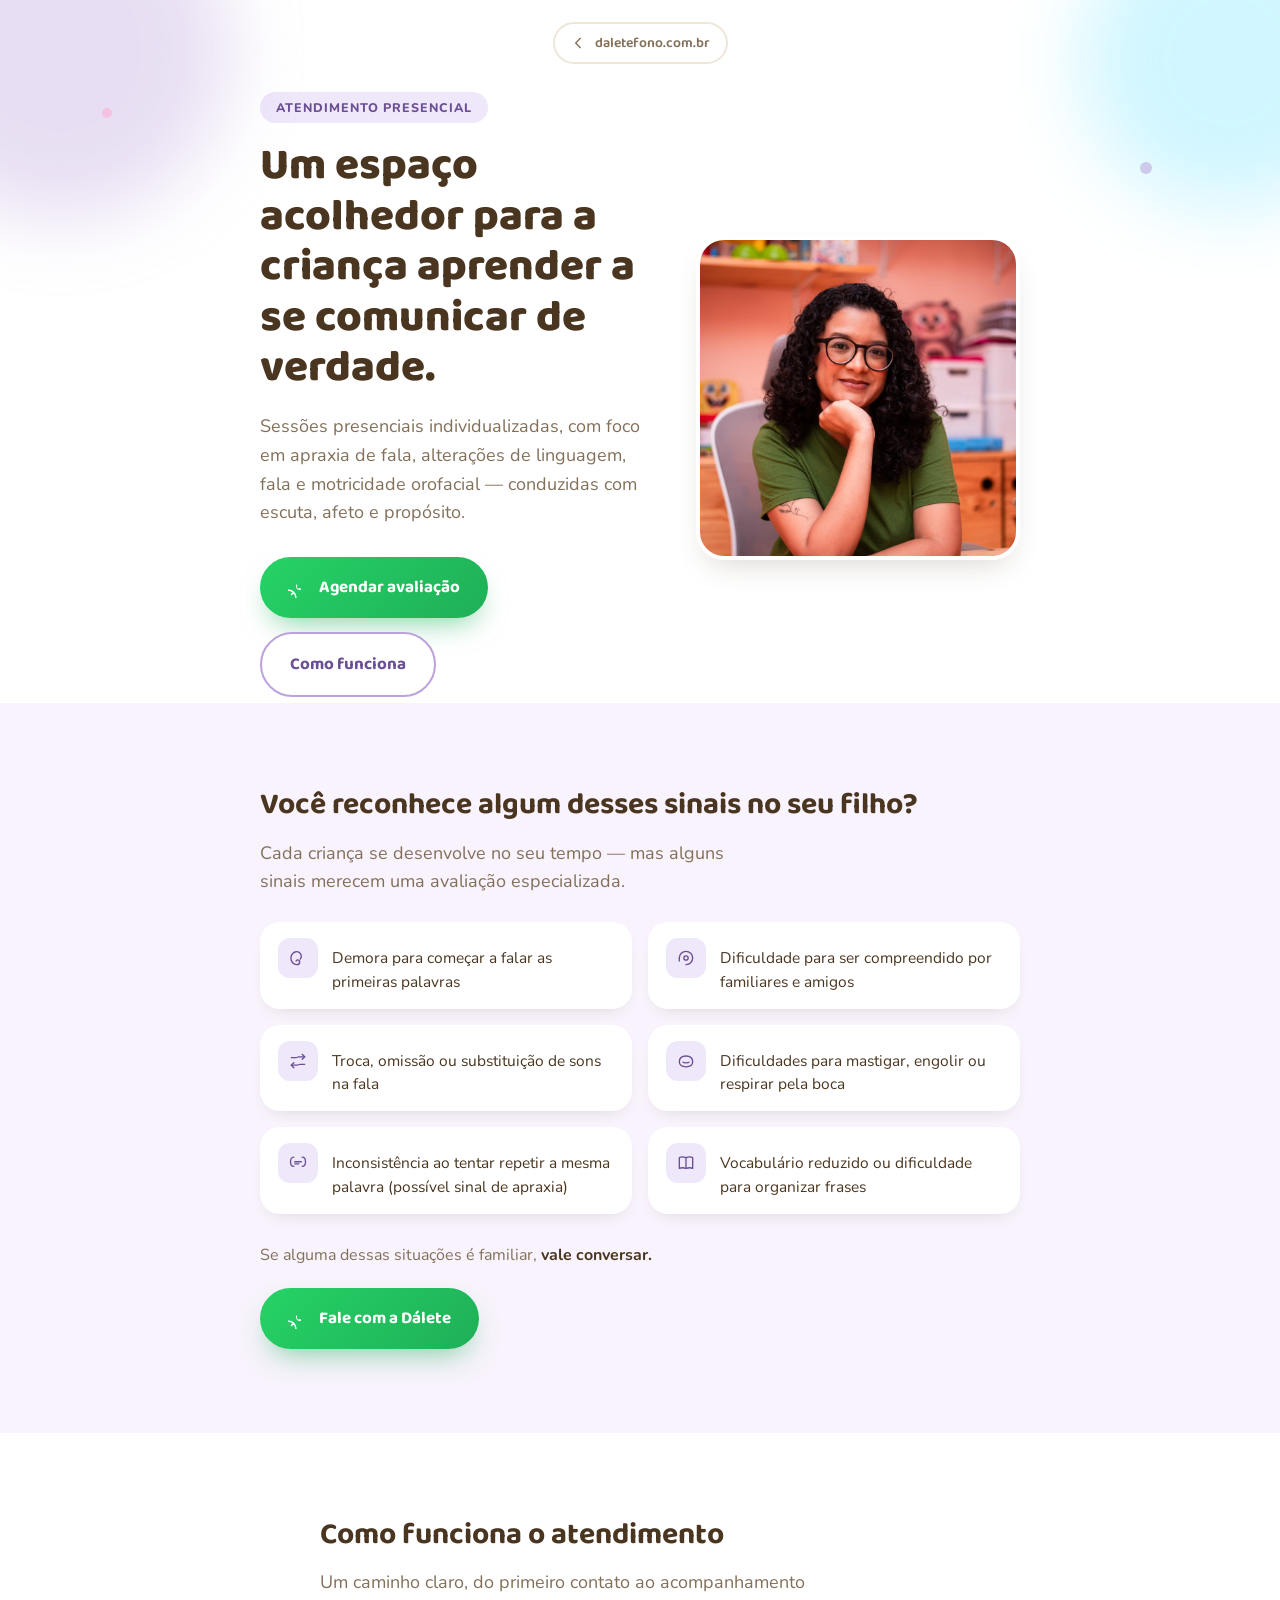
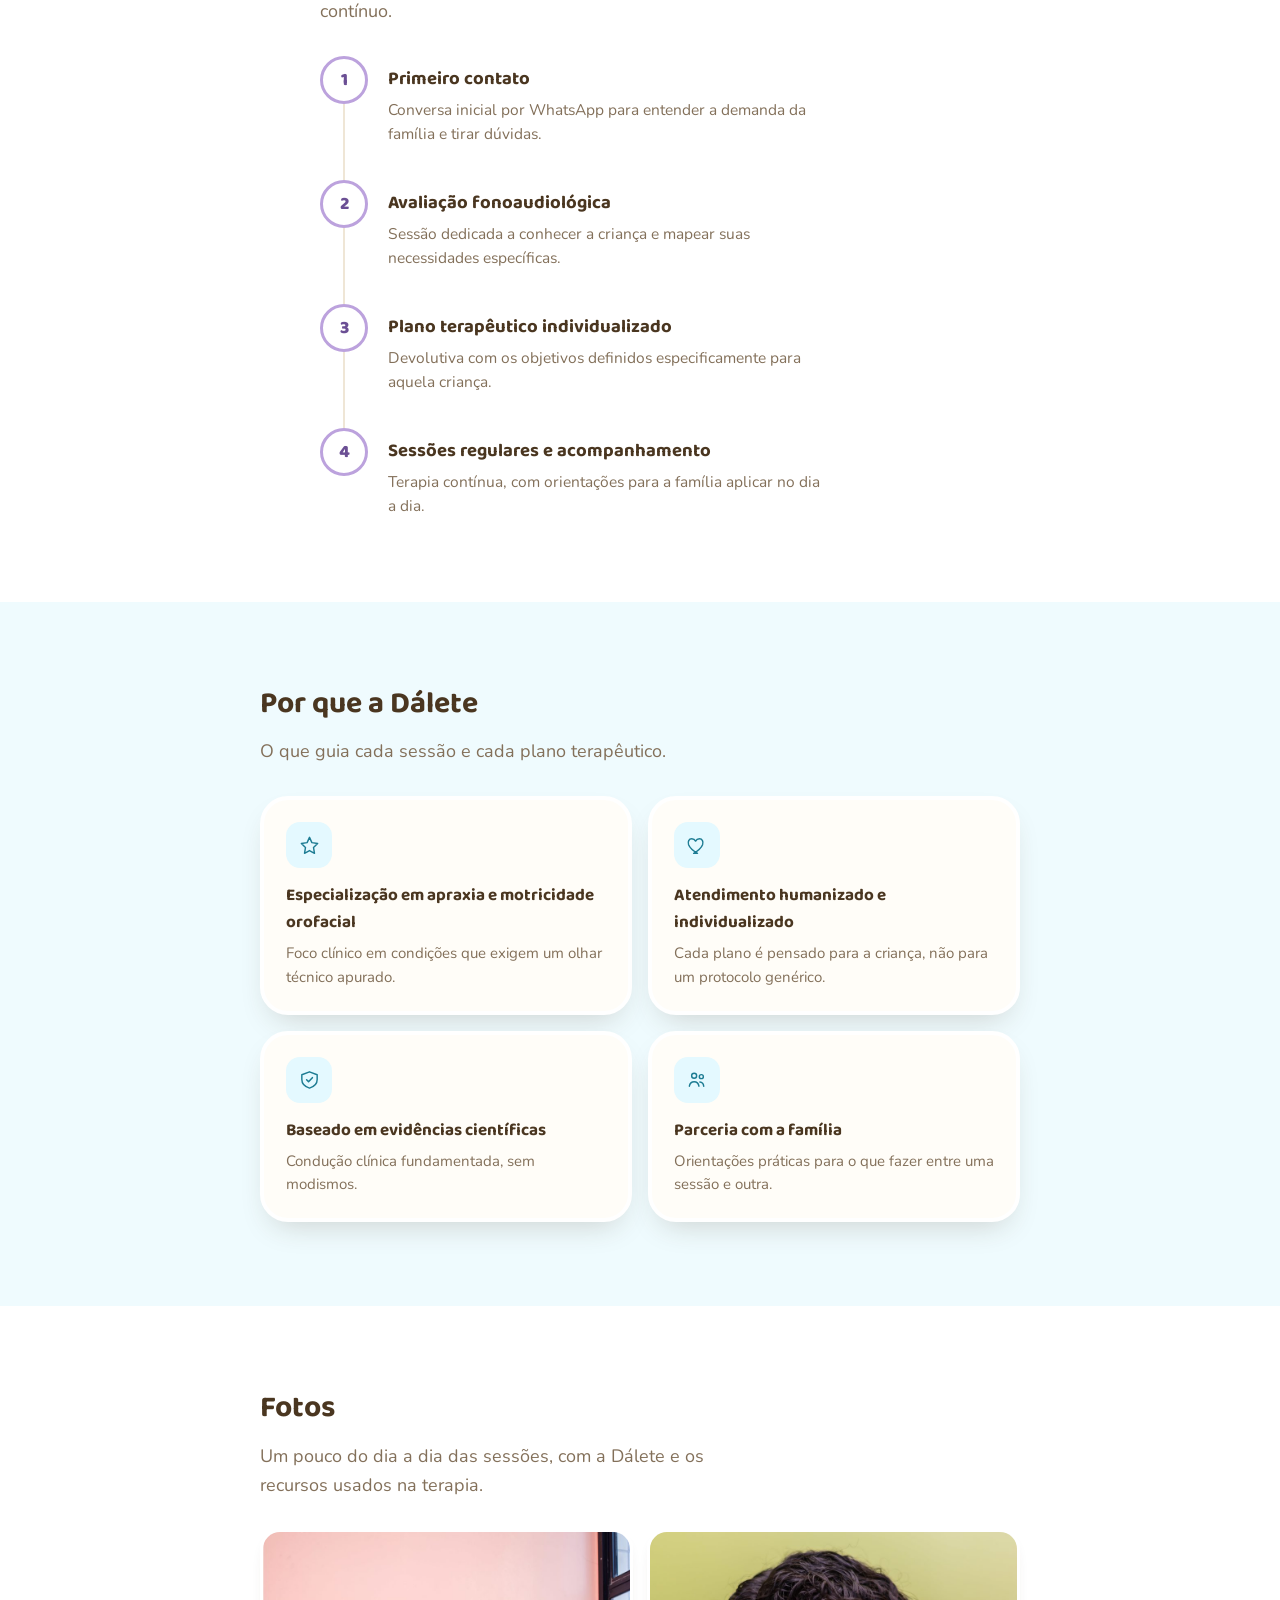
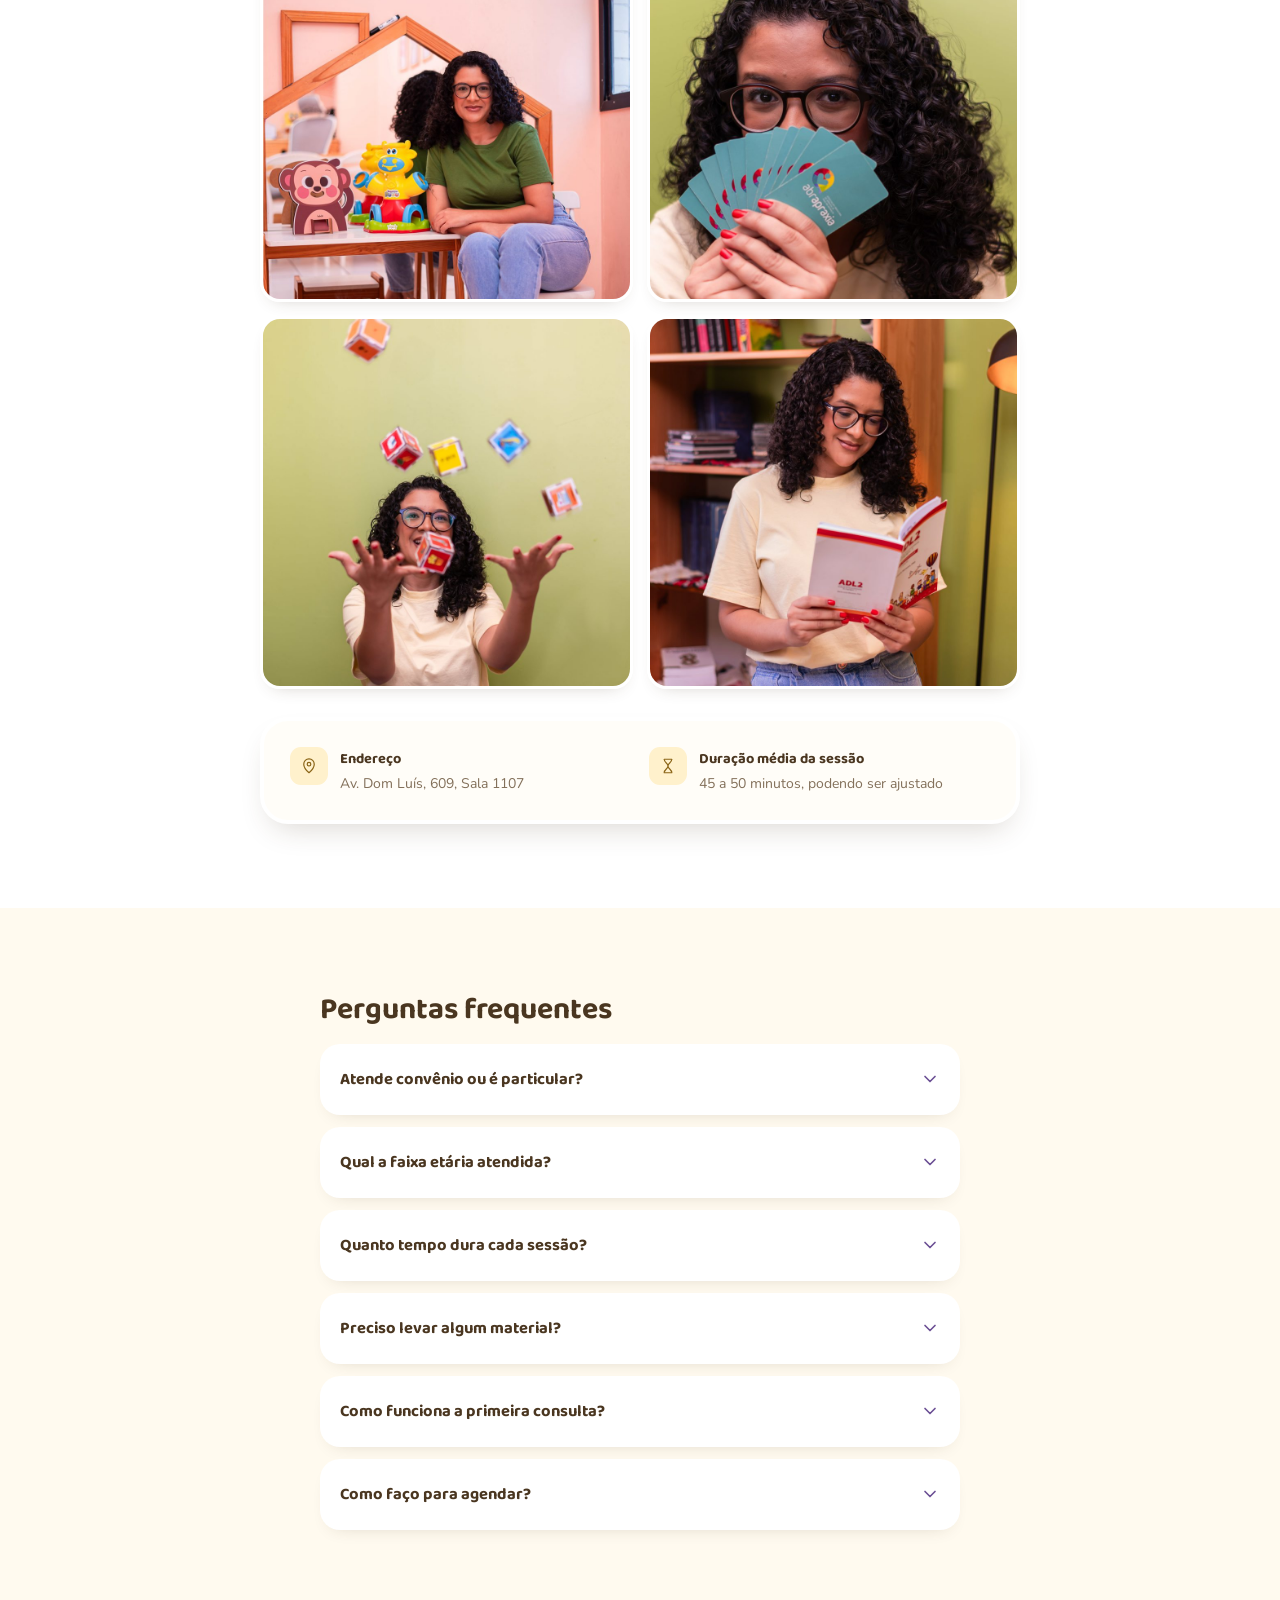
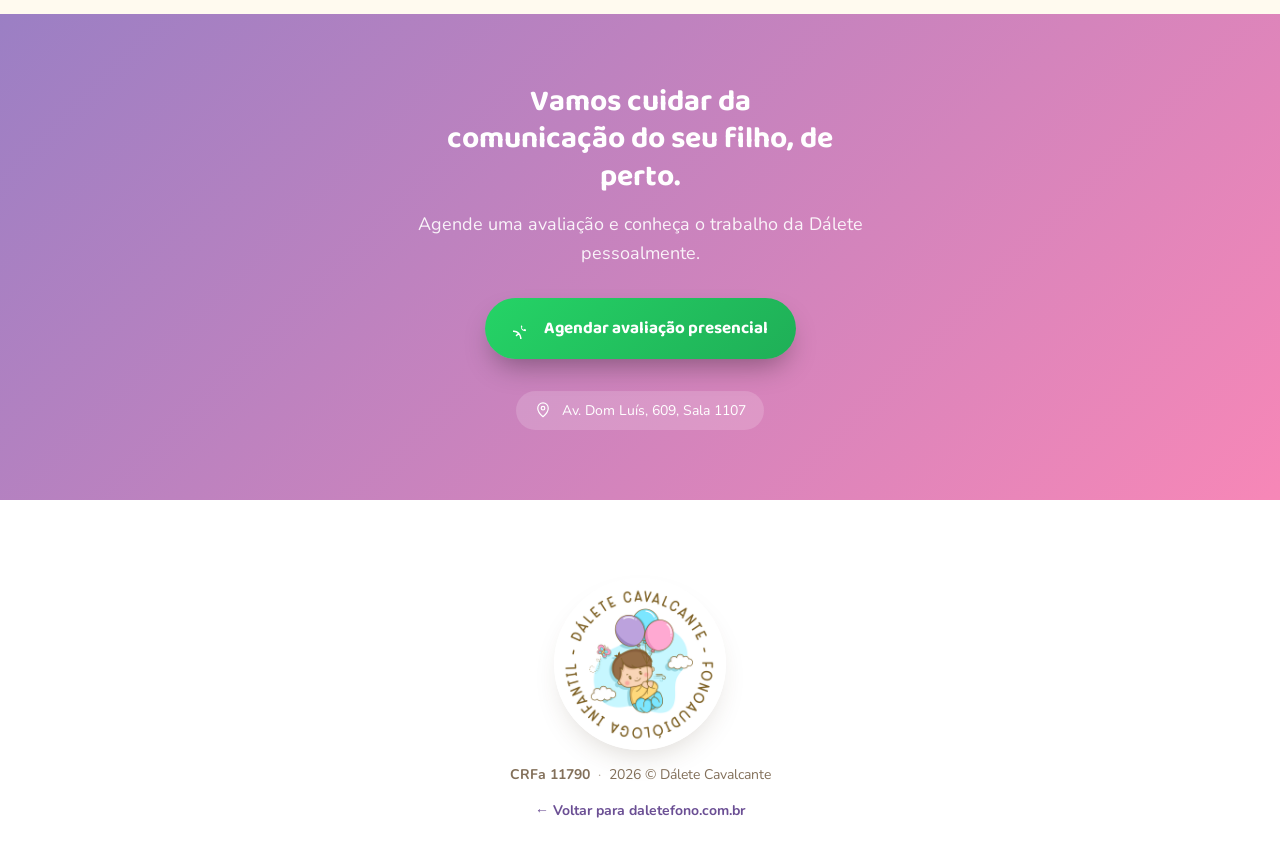
==== commit 1ec45843: "atualizacao site" ====
--- a/atendimentopresencial/index.html
+++ b/atendimentopresencial/index.html
@@ -68,12 +68,7 @@
         </div>
 
         <div class="lp-hero__photo">
-          <svg viewBox="0 0 24 24" fill="none" xmlns="http://www.w3.org/2000/svg" aria-hidden="true">
-            <rect x="3" y="6" width="18" height="14" rx="2.5" stroke="currentColor" stroke-width="1.5"/>
-            <path d="M8 6 9.6 3.5h4.8L16 6" stroke="currentColor" stroke-width="1.5" stroke-linejoin="round"/>
-            <circle cx="12" cy="13" r="3.4" stroke="currentColor" stroke-width="1.5"/>
-          </svg>
-          <span>Foto do consultório ou de um atendimento · formato paisagem</span>
+          <img src="../assets/img/foto-presencial-principal.jpg" alt="Dálete Cavalcante no consultório, apoiada na mesa.">
         </div>
       </div>
     </div>
@@ -252,28 +247,24 @@
     </div>
   </section>
 
-  <!-- ============ CONHEÇA O CONSULTÓRIO ============ -->
+  <!-- ============ FOTOS ============ -->
   <section class="lp-section">
     <div class="lp-inner">
-      <h2 class="lp-h2">Conheça o consultório</h2>
-      <p class="lp-sub">Um ambiente lúdico, seguro e pensado para crianças.</p>
+      <h2 class="lp-h2">Fotos</h2>
+      <p class="lp-sub">Um pouco do dia a dia das sessões, com a Dálete e os recursos usados na terapia.</p>
 
       <div class="lp-gallery">
         <div class="lp-gallery__item">
-          <svg viewBox="0 0 24 24" fill="none" xmlns="http://www.w3.org/2000/svg" aria-hidden="true"><rect x="3" y="6" width="18" height="14" rx="2.5" stroke="currentColor" stroke-width="1.5"/><path d="M8 6 9.6 3.5h4.8L16 6" stroke="currentColor" stroke-width="1.5" stroke-linejoin="round"/><circle cx="12" cy="13" r="3.4" stroke="currentColor" stroke-width="1.5"/></svg>
-          <span>Fachada / entrada</span>
+          <img src="../assets/img/foto-presencial-1.jpg" alt="Dálete Cavalcante em frente ao espelho terapêutico.">
         </div>
         <div class="lp-gallery__item">
-          <svg viewBox="0 0 24 24" fill="none" xmlns="http://www.w3.org/2000/svg" aria-hidden="true"><rect x="3" y="6" width="18" height="14" rx="2.5" stroke="currentColor" stroke-width="1.5"/><path d="M8 6 9.6 3.5h4.8L16 6" stroke="currentColor" stroke-width="1.5" stroke-linejoin="round"/><circle cx="12" cy="13" r="3.4" stroke="currentColor" stroke-width="1.5"/></svg>
-          <span>Sala de espera</span>
+          <img src="../assets/img/foto-presencial-2.jpg" alt="Dálete Cavalcante trabalhando com cartas terapêuticas.">
         </div>
         <div class="lp-gallery__item">
-          <svg viewBox="0 0 24 24" fill="none" xmlns="http://www.w3.org/2000/svg" aria-hidden="true"><rect x="3" y="6" width="18" height="14" rx="2.5" stroke="currentColor" stroke-width="1.5"/><path d="M8 6 9.6 3.5h4.8L16 6" stroke="currentColor" stroke-width="1.5" stroke-linejoin="round"/><circle cx="12" cy="13" r="3.4" stroke="currentColor" stroke-width="1.5"/></svg>
-          <span>Sala de atendimento</span>
+          <img src="../assets/img/foto-presencial-3.jpg" alt="Dálete Cavalcante jogando dados como recurso terapêutico.">
         </div>
         <div class="lp-gallery__item">
-          <svg viewBox="0 0 24 24" fill="none" xmlns="http://www.w3.org/2000/svg" aria-hidden="true"><rect x="3" y="6" width="18" height="14" rx="2.5" stroke="currentColor" stroke-width="1.5"/><path d="M8 6 9.6 3.5h4.8L16 6" stroke="currentColor" stroke-width="1.5" stroke-linejoin="round"/><circle cx="12" cy="13" r="3.4" stroke="currentColor" stroke-width="1.5"/></svg>
-          <span>Materiais terapêuticos</span>
+          <img src="../assets/img/foto-presencial-4.jpg" alt="Dálete Cavalcante lendo um livro com recursos terapêuticos.">
         </div>
       </div>
 
@@ -287,34 +278,19 @@
           </span>
           <div>
             <span class="lp-info-row__label">Endereço</span>
-            <span class="lp-info-row__value">A confirmar</span>
-            <span class="lp-placeholder-tag">Placeholder</span>
+            <span class="lp-info-row__value">Av. Dom Luís, 609, Sala 1107</span>
           </div>
         </div>
         <div class="lp-info-row">
           <span class="lp-info-row__icon">
             <svg viewBox="0 0 24 24" fill="none" xmlns="http://www.w3.org/2000/svg" aria-hidden="true">
-              <circle cx="12" cy="12" r="8.5" stroke="currentColor" stroke-width="1.6"/>
-              <path d="M12 7.5V12l3 2" stroke="currentColor" stroke-width="1.6" stroke-linecap="round" stroke-linejoin="round"/>
-            </svg>
-          </span>
-          <div>
-            <span class="lp-info-row__label">Horários de atendimento</span>
-            <span class="lp-info-row__value">A confirmar</span>
-            <span class="lp-placeholder-tag">Placeholder</span>
-          </div>
-        </div>
-        <div class="lp-info-row">
-          <span class="lp-info-row__icon">
-            <svg viewBox="0 0 24 24" fill="none" xmlns="http://www.w3.org/2000/svg" aria-hidden="true">
               <path d="M7 3h10M7 21h10" stroke="currentColor" stroke-width="1.6" stroke-linecap="round"/>
               <path d="M7 3c0 5 5 5 5 9s-5 4-5 9M17 3c0 5-5 5-5 9s5 4 5 9" stroke="currentColor" stroke-width="1.6" stroke-linejoin="round"/>
             </svg>
           </span>
           <div>
             <span class="lp-info-row__label">Duração média da sessão</span>
-            <span class="lp-info-row__value">A confirmar</span>
-            <span class="lp-placeholder-tag">Placeholder</span>
+            <span class="lp-info-row__value">45 a 50 minutos, podendo ser ajustado</span>
           </div>
         </div>
       </div>
@@ -331,7 +307,7 @@
           <summary>Atende convênio ou é particular?
             <svg class="chev" viewBox="0 0 24 24" fill="none" xmlns="http://www.w3.org/2000/svg" aria-hidden="true"><path d="M6 9l6 6 6-6" stroke="currentColor" stroke-width="2" stroke-linecap="round" stroke-linejoin="round"/></svg>
           </summary>
-          <p class="lp-faq__answer">Em atualização — confirme diretamente pelo WhatsApp que a gente te responde certinho. <span class="lp-placeholder-tag">Placeholder</span></p>
+          <p class="lp-faq__answer">Sim, atendimento é particular.</p>
         </details>
         <details>
           <summary>Qual a faixa etária atendida?
@@ -343,7 +319,7 @@
           <summary>Quanto tempo dura cada sessão?
             <svg class="chev" viewBox="0 0 24 24" fill="none" xmlns="http://www.w3.org/2000/svg" aria-hidden="true"><path d="M6 9l6 6 6-6" stroke="currentColor" stroke-width="2" stroke-linecap="round" stroke-linejoin="round"/></svg>
           </summary>
-          <p class="lp-faq__answer">A confirmar. <span class="lp-placeholder-tag">Placeholder</span></p>
+          <p class="lp-faq__answer">45 a 50 minutos, podendo ser ajustado.</p>
         </details>
         <details>
           <summary>Preciso levar algum material?
@@ -355,7 +331,7 @@
           <summary>Como funciona a primeira consulta?
             <svg class="chev" viewBox="0 0 24 24" fill="none" xmlns="http://www.w3.org/2000/svg" aria-hidden="true"><path d="M6 9l6 6 6-6" stroke="currentColor" stroke-width="2" stroke-linecap="round" stroke-linejoin="round"/></svg>
           </summary>
-          <p class="lp-faq__answer">A primeira consulta é uma avaliação fonoaudiológica, dedicada a entender o histórico e as necessidades da criança antes de montar o plano terapêutico.</p>
+          <p class="lp-faq__answer">Anamnese terapêutica. A primeira consulta é uma avaliação fonoaudiológica, dedicada a entender o histórico e as necessidades da criança antes de montar o plano terapêutico.</p>
         </details>
         <details>
           <summary>Como faço para agendar?
@@ -385,7 +361,7 @@
         <path d="M12 21s-7-6.1-7-11.5A7 7 0 0 1 19 9.5C19 14.9 12 21 12 21Z" stroke="currentColor" stroke-width="1.6" stroke-linejoin="round"/>
         <circle cx="12" cy="9.5" r="2.4" stroke="currentColor" stroke-width="1.6"/>
       </svg>
-      Mapa / localização — endereço a confirmar
+      Av. Dom Luís, 609, Sala 1107
     </div>
   </section>
 
--- a/assets/css/style.css
+++ b/assets/css/style.css
@@ -1,6 +1,6 @@
 /* =========================================================
    Dálete Cavalcante — Fonoaudióloga Infantojuvenil
-   Cartão de visita digital
+   Site completo: cartão de visita + landing pages
    ========================================================= */
 
 :root {
@@ -116,8 +116,6 @@
   width: 34px;
   animation: drift 7s ease-in-out infinite;
 }
-.butterfly-deco path,
-.butterfly-deco ellipse { }
 
 @keyframes drift {
   0%, 100% { transform: translate(0, 0) rotate(-4deg); }
@@ -166,18 +164,19 @@
    approach that hides content until an animation completes risks
    showing a blank page to a tool or bot that captures a single
    frame before the timeline finishes. Content is simply present.
-   Motion is reserved for direct interaction (button hover/focus
-   below), which carries no such risk. */
-
-/* =========================================================
-   Header: hero illustration — shown whole, uncropped, so the
-   full artwork (balloons, clouds, butterfly) reads clearly.
+   Motion is reserved for direct interaction (button hover/focus,
+   photo hover-swap below), which carries no such risk. */
+
+/* =========================================================
+   Header: hero illustration — shown whole, uncropped.
+   Kept modest in size so it reads as a decorative flourish
+   above the real content, not the main visual.
    ========================================================= */
 
 .hero-illustration {
-  width: 220px;
-  margin-bottom: 6px;
-  filter: drop-shadow(0 12px 20px rgba(74, 54, 32, 0.16));
+  width: 150px;
+  margin-bottom: 4px;
+  filter: drop-shadow(0 10px 16px rgba(74, 54, 32, 0.14));
 }
 .hero-illustration img {
   width: 100%;
@@ -185,18 +184,21 @@
 }
 
 @media (min-width: 600px) {
-  .hero-illustration { width: 250px; }
-}
-
-/* =========================================================
-   Photo placeholder
+  .hero-illustration { width: 168px; }
+}
+
+/* =========================================================
+   Profile photo — square (1:1), with a hover-swap gallery.
+   Default state (and touch devices, which have no hover)
+   always shows the first image; the swap is a pure-CSS
+   enhancement that only ever runs on top of that safe default.
    ========================================================= */
 
 .photo-frame {
-  width: 200px;
-  height: 200px;
+  width: 220px;
+  height: 220px;
   border-radius: 40px;
-  margin-bottom: 14px;
+  margin-bottom: 22px;
   position: relative;
   overflow: hidden;
   border: 4px solid var(--paper);
@@ -206,35 +208,37 @@
   width: 100%;
   height: 100%;
   object-fit: cover;
-}
-
-.photo-badge {
+  aspect-ratio: 1 / 1;
+}
+
+/* Hover-swap gallery: up to 3 stacked photos. Image 1 is the
+   default/static/no-JS/touch state. On hover (pointer devices
+   only), the three cycle in sequence for as long as the pointer
+   stays over the frame. */
+.photo-swap { position: relative; }
+.photo-swap img {
   position: absolute;
-  bottom: 9px;
-  left: 50%;
-  transform: translateX(-50%);
-  background: var(--paper);
-  color: var(--pink-ink);
-  font-family: var(--font-body);
-  font-weight: 800;
-  font-size: 11px;
-  letter-spacing: .04em;
-  text-transform: uppercase;
-  padding: 5px 12px;
-  border-radius: var(--radius-pill);
-  box-shadow: 0 6px 14px -4px rgba(74, 54, 32, 0.35);
-  white-space: nowrap;
-}
-
-.photo-caption {
-  font-size: 14px;
-  color: var(--ink-soft);
-  text-align: center;
-  margin: 0 0 28px;
-  max-width: 260px;
-  line-height: 1.5;
-}
-.photo-caption strong { color: var(--ink); display: block; font-size: 14px; margin-top: 2px; }
+  inset: 0;
+  opacity: 0;
+  transition: opacity .4s ease;
+}
+.photo-swap img:first-child { position: relative; opacity: 1; }
+
+@media (hover: hover) {
+  @keyframes photoSwapShow1 { 0%, 33.32% { opacity: 1; } 33.33%, 100% { opacity: 0; } }
+  @keyframes photoSwapShow2 { 0%, 33.32% { opacity: 0; } 33.33%, 66.65% { opacity: 1; } 66.66%, 100% { opacity: 0; } }
+  @keyframes photoSwapShow3 { 0%, 66.65% { opacity: 0; } 66.66%, 100% { opacity: 1; } }
+
+  .photo-swap:hover img:nth-child(1) { animation: photoSwapShow1 4.5s steps(1, end) infinite; }
+  .photo-swap:hover img:nth-child(2) { animation: photoSwapShow2 4.5s steps(1, end) infinite; }
+  .photo-swap:hover img:nth-child(3) { animation: photoSwapShow3 4.5s steps(1, end) infinite; }
+}
+
+@media (prefers-reduced-motion: reduce) {
+  .photo-swap:hover img { animation: none !important; }
+  .photo-swap:hover img:first-child { opacity: 1; }
+  .photo-swap:hover img:not(:first-child) { opacity: 0; }
+}
 
 /* =========================================================
    Identity block
@@ -479,15 +483,12 @@
   color: var(--ink-soft);
 }
 
-/* =========================================================
-   Small helper: divider dot between footer lines
-   ========================================================= */
 .dot-sep { opacity: .6; margin: 0 4px; }
 
 /* =========================================================================
-   ATENDIMENTO PRESENCIAL — landing page components
-   Namespaced with "lp-" (landing page) to avoid clashing with the
-   business-card home page classes above, which this file also serves.
+   LANDING PAGES (Atendimento Presencial / Atendimento Online)
+   Namespaced with "lp-" to avoid clashing with the business-card
+   home page classes above, which this file also serves.
    ========================================================================= */
 
 .lp-topbar {
@@ -590,31 +591,21 @@
   .lp-hero__grid { grid-template-columns: 1.1fr 0.9fr; }
 }
 
+/* Hero photo — square (1:1), real photograph */
 .lp-hero__photo {
   width: 100%;
-  aspect-ratio: 4 / 3;
+  max-width: 420px;
+  aspect-ratio: 1 / 1;
   border-radius: var(--radius-lg);
   border: 4px solid var(--paper);
   box-shadow: var(--shadow-sticker);
-  background: linear-gradient(160deg, #FBF3E6, #F3E9F9);
-  display: flex;
-  flex-direction: column;
-  align-items: center;
-  justify-content: center;
-  gap: 10px;
-  color: var(--ink-faint);
-  position: relative;
-}
-.lp-hero__photo svg { width: 44px; height: 44px; }
-.lp-hero__photo span {
-  font-family: var(--font-body);
-  font-weight: 700;
-  font-size: 12.5px;
-  letter-spacing: .04em;
-  text-transform: uppercase;
-  color: var(--ink-soft);
-  text-align: center;
-  padding: 0 20px;
+  overflow: hidden;
+  margin: 0 auto;
+}
+.lp-hero__photo img {
+  width: 100%;
+  height: 100%;
+  object-fit: cover;
 }
 
 /* Buttons */
@@ -800,7 +791,7 @@
   margin: 0;
 }
 
-/* Gallery + info ("conheça o consultório") */
+/* Photo gallery ("Fotos") — real square photographs */
 .lp-gallery {
   display: grid;
   grid-template-columns: 1fr 1fr;
@@ -808,28 +799,19 @@
   margin-bottom: 28px;
 }
 .lp-gallery__item {
-  aspect-ratio: 4 / 3;
+  aspect-ratio: 1 / 1;
   border-radius: var(--radius-md);
   border: 3px solid var(--paper);
   box-shadow: 0 8px 18px -12px rgba(74,54,32,.3);
-  background: linear-gradient(160deg, #FBF3E6, #F0EAF7);
-  display: flex;
-  flex-direction: column;
-  align-items: center;
-  justify-content: center;
-  gap: 8px;
-  color: var(--ink-faint);
-  padding: 10px;
-  text-align: center;
-}
-.lp-gallery__item svg { width: 26px; height: 26px; }
-.lp-gallery__item span {
-  font-size: 11.5px;
-  font-weight: 700;
-  letter-spacing: .03em;
-  text-transform: uppercase;
-  color: var(--ink-soft);
-}
+  overflow: hidden;
+}
+.lp-gallery__item img {
+  width: 100%;
+  height: 100%;
+  object-fit: cover;
+  transition: transform .3s ease;
+}
+.lp-gallery__item:hover img { transform: scale(1.04); }
 
 .lp-info-card {
   padding: 26px;
@@ -837,7 +819,7 @@
   gap: 18px;
 }
 @media (min-width: 640px) {
-  .lp-info-card { grid-template-columns: repeat(3, 1fr); }
+  .lp-info-card { grid-template-columns: repeat(2, 1fr); }
 }
 .lp-info-row {
   display: flex;
@@ -869,18 +851,6 @@
   font-size: 14px;
   color: var(--ink-soft);
   line-height: 1.5;
-}
-.lp-placeholder-tag {
-  display: inline-block;
-  font-size: 10.5px;
-  font-weight: 800;
-  letter-spacing: .04em;
-  text-transform: uppercase;
-  color: var(--pink-ink);
-  background: #FFE9F2;
-  padding: 2px 8px;
-  border-radius: var(--radius-pill);
-  margin-top: 4px;
 }
 
 /* FAQ — native <details>/<summary>, zero JS, fully robust */
@@ -964,8 +934,6 @@
   body { padding-bottom: 76px; }
 }
 
-.lp-footer-spacer { height: 0; }
-
 /* Blue theme override — used on the Atendimento Online page so its accent
    matches the "Atendimento Online" card's color on the home page, while
    reusing every component built for the presencial page. */
